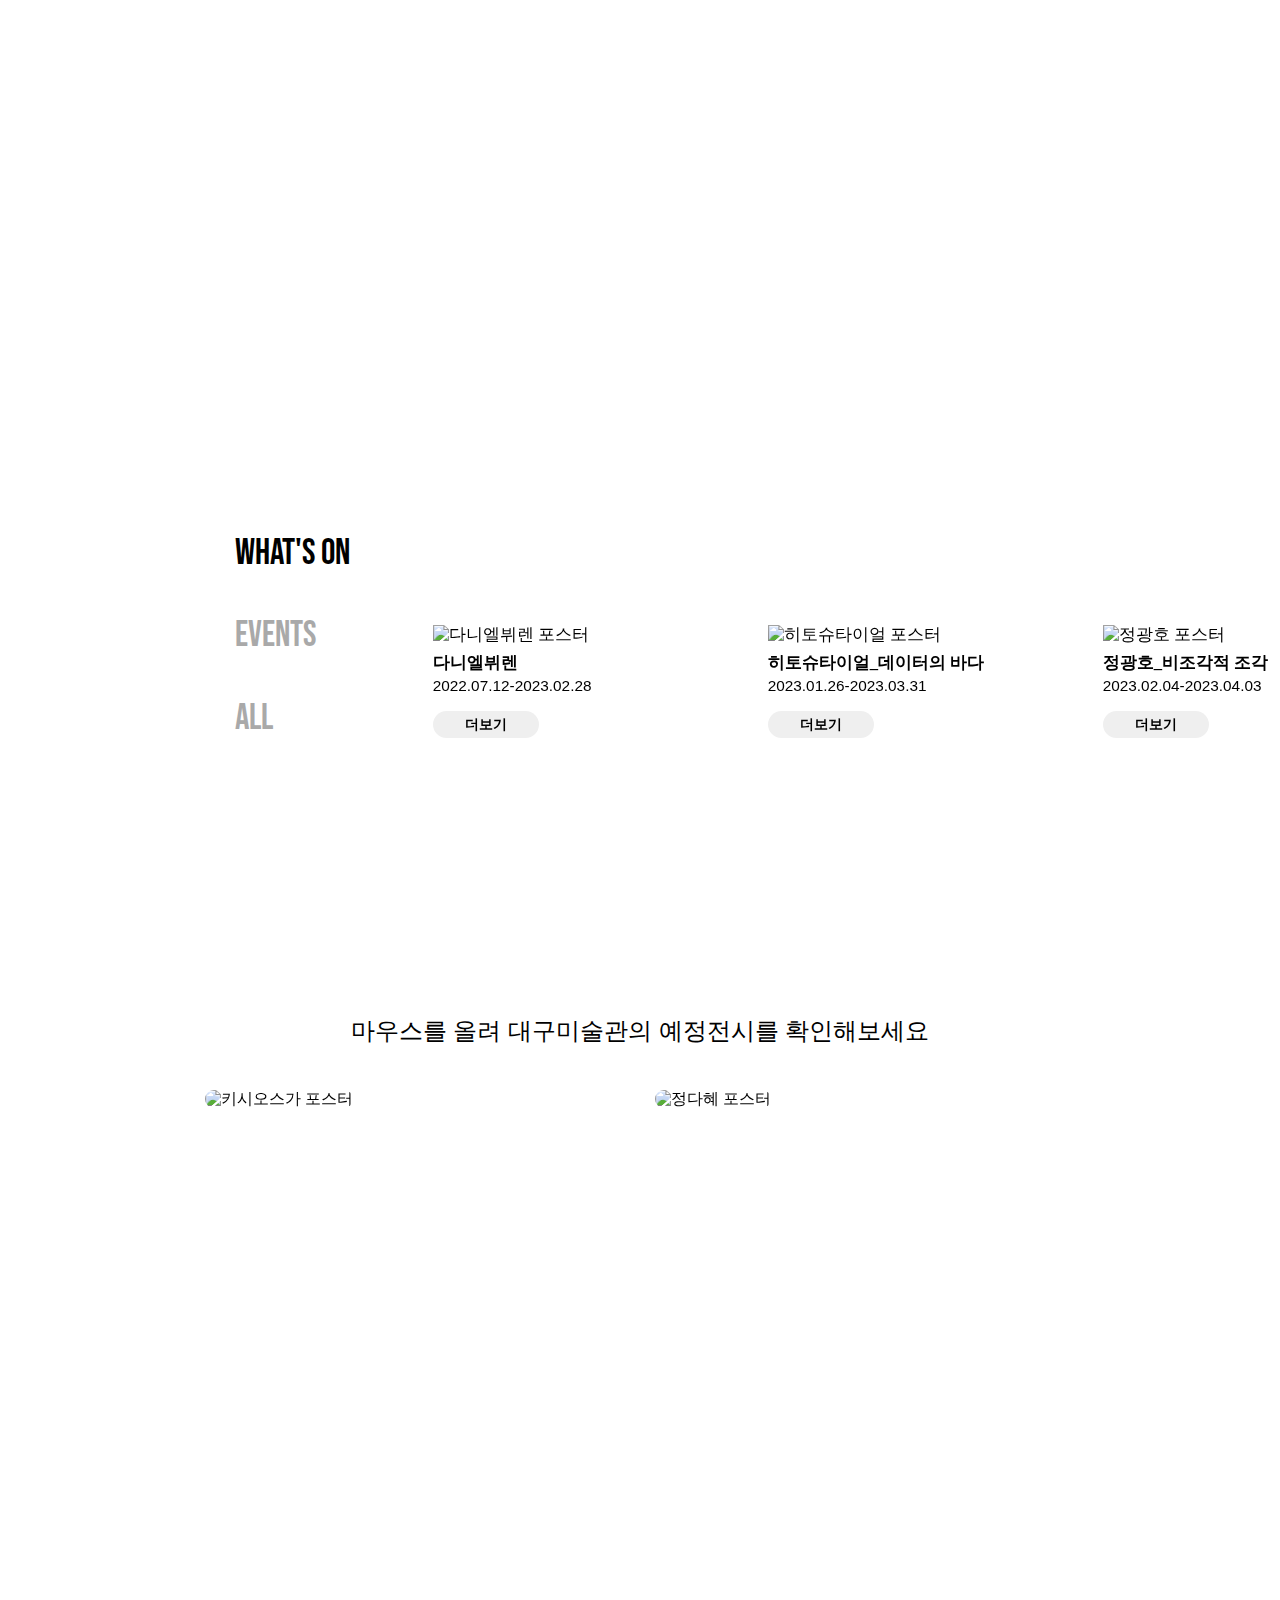
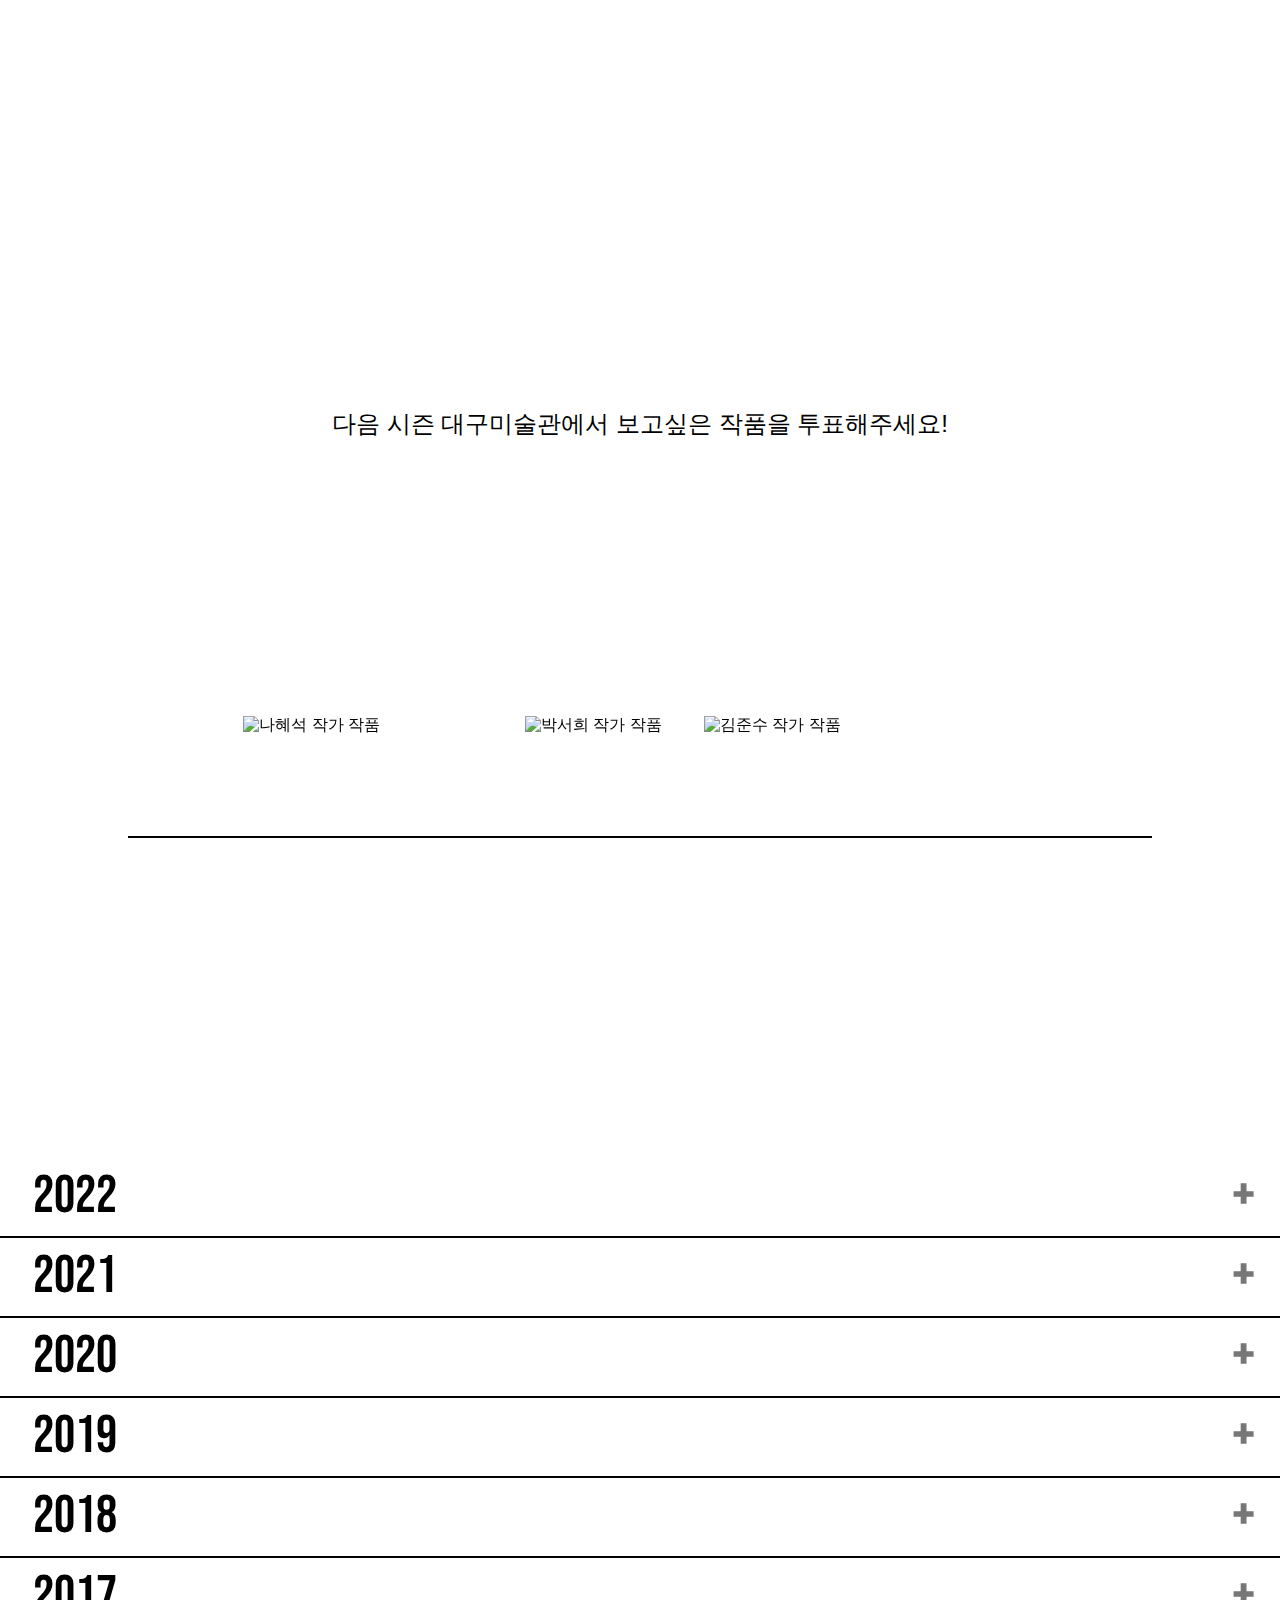
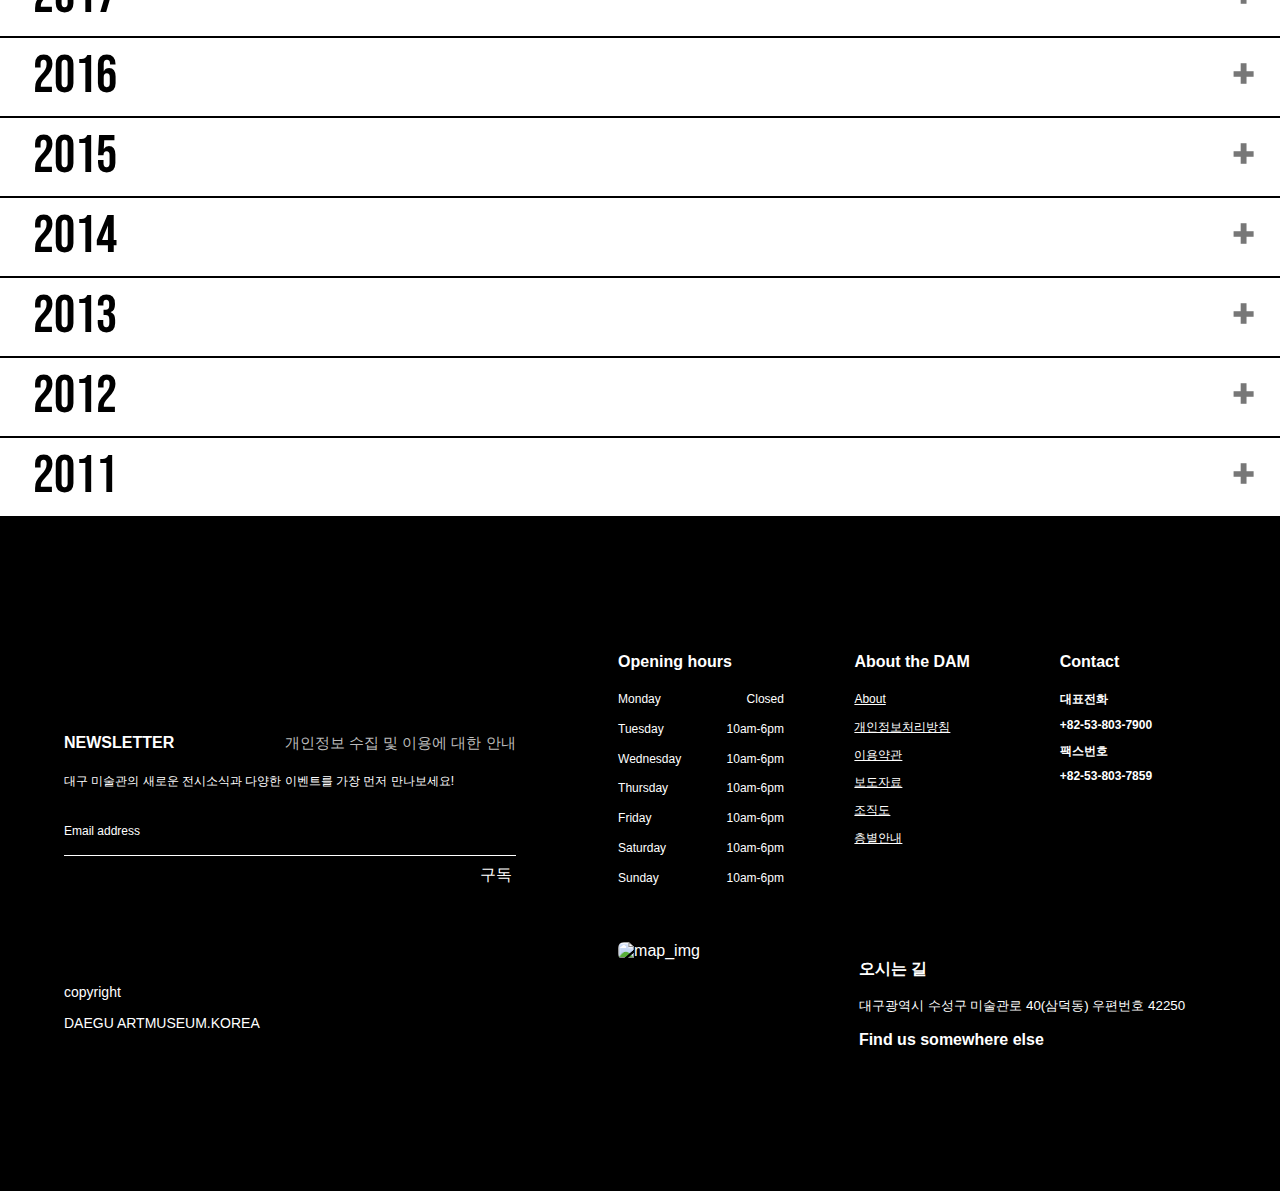
==== index.html @ f56cd08d "readme" ====
<!DOCTYPE html>
<html lang="ko">
<head>
  <meta charset="UTF-8">
  <meta http-equiv="X-UA-Compatible" content="IE=edge">
  <meta name="viewport" content="width=device-width, initial-scale=1.0">
  <title>Daegu Art Museum</title>
  <!-- waypoint -->
  <script
  src="https://cdnjs.cloudflare.com/ajax/libs/waypoints/4.0.1/noframework.waypoints.min.js"
  integrity="sha512-fHXRw0CXruAoINU11+hgqYvY/PcsOWzmj0QmcSOtjlJcqITbPyypc8cYpidjPurWpCnlB8VKfRwx6PIpASCUkQ=="
  crossorigin="anonymous"
  referrerpolicy="no-referrer"
  ></script>
  <!-- AOS -->
  <link href="https://unpkg.com/aos@2.3.1/dist/aos.css" rel="stylesheet">
  <script src="https://unpkg.com/aos@2.3.1/dist/aos.js"></script>
  <link
  rel="stylesheet"
  href="https://cdn.jsdelivr.net/npm/swiper@8/swiper-bundle.min.css"
/>
  <link href="https://cdn.jsdelivr.net/gh/sunn-us/SUIT/fonts/static/woff2/SUIT.css" rel="stylesheet">
  <link rel="stylesheet" href="css/normalize.css">
  <link rel="stylesheet" href="css/main.css">
  <link rel="stylesheet" href="css/header.css">
  <link rel="stylesheet" href="css/footer.css">
  <link rel="icon" href="images/로고/favicon.png" type="image/x-icon">
  <style>
    @import url('https://fonts.googleapis.com/css2?family=Bebas+Neue&display=swap');
  </style>
</head>
<body style="overflow-x:hidden;">
  <!-- 모바일 Nav-->
  <div class="sticky_menu">
    <div class="sticky_left">
      <ul>
        <li><span class="Bebas" id="menuBtn2">MENU</span></li>
        <li><a href="#" class="Bebas">HOME</a></li>
      </ul>
    </div>
    <div class="sticky_right">
      <a href="#" class="Bebas">STORE</a>
    </div>
  </div>
  <!-- 모달창 -->

  <div class="modal modal_hidden">
    <div class="modal_overlay"></div>
    <div class="modal_container">
      <div class="modal_left">
        <button class="modalClose">
          <i class="fa-solid fa-x"></i> 
        </button>
        <div class="modal_period Bebas">
          2022.07.12 | 2023.02.28
        </div>
      </div>
      <div class="modal_right">
        <div class="modal_title">
          <div class="modal_maintitle">&lt;다니엘 뷔렌 &gt; </div>
          <div class="modal_subtitle"></div>
        </div>
        <div class="modal_maincontent">
          <div class="modal_poster">
            <img src="images/포스터/다니엘뷔렌2.png" alt="">
          </div>
          <div class="modal_text">
            <div><span class="modalBold">전시기간: </span>2022.07.12(화)~2023.02.28(화)</div>
            <div><sapn class="modalBold">전시장소: </sapn>대구미술관 1전시실 어미홀</div>
            <div><span class="modalBold">참여작가: </span>다니엘뷔렌(Daniel Buren,1938-)</div>
            <div><span class="modalBold">전시규모: </span>설치,회화,필름 등 24점</div>
            <div class="modal_ex">
              <div><span class="modalBold">전시설명</span></div>
              <span>
                대구미술관은 오는 7월 12일부터 프랑스 현대미술의 거장 다니엘 뷔렌의 개인전을 개최한다. 이번 전시는 국내 국공립미술관으로는 최초로 개최하는 뷔렌의 개인전으로, 특별히 그가 직접 제작한 필름 《시간을 넘어, 시선이 닿는 끝에》와 대형 설치작품 《어린아이의 놀이처럼》이 아시아권 최초로 소개된다.<br><br>
                1938년 프랑스 블로뉴-빌랑쿠르(Boulogne-Billancourt) 출생의 다니엘 뷔렌은, 왕성한 작품 활동을 통해 끊임없이 변화를 추구하며 국제 미술계에서 찬미와 논쟁을 동시에 불러일으키고 있는 작가이다.
                1986년 파리 팔레-루아얄(Palais-Royal)의 안뜰에서 공공미술 작품 《두 개의 고원》을 소개하며 다시한번 큰 주목을 받기 시작한 그는, 같은 해 개최된 제42회 베니스비엔날레에서 황금사자상을 수상하고, 이후 뉴질랜드에서 리빙 트레져상(1990), 슈투트가르트에서 국제 최우수 아티스트상(1991), 일본에서 프리미엄 임페리얼 예술상(2007) 등을 수상하며 세계 곳곳에 자신의 ‘인-시튜(In-Situ)’ 작품을 남기고 있다.<br><br>
                1960년대 초부터 작품의 내용과 형식의 관계를 자유롭게 다루었던 뷔렌은, 작업 초기에는 원형과 줄무늬를 조합하며 작업의 간결성을 방법론적으로 구축해 나갔다. 이후 1965년부터 폭 8.7cm의 흰색과 유채색으로 구성된 산업용 천을 세로로 교차 배열하는 방식을 시도하면서, 이 소재가 가진 수 많은 가능성으로부터 회화와 표현방식, 나아가 예술가가 개입하는 사회와 물리적 환경에 대해 고민하기 시작한다.1967년, 길거리를 시작으로 ‘작품을 수용하는 공간’에 질문을 던지기 시작한 그는, 갤러리, 미술관, 건축물 등으로 시선을 옮기면서‘인 시튜(In-situ) 개념을 고안하고, 이것은 지금까지 그의 작품 세계를 설명하는 대표적인 모티브로 자리 잡는다.뷔렌에 의해 일명 ‘시각적 도구(Outil visuel)’라고 불리우는 세로 줄무늬는 그의 ‘인 시튜’ 작업이 어떠한 구조를 가지고 있는지 선명하게 보여준다. 회화, 조각, 건축물의 사이사이 혹은 특별하거나 복잡한 특정 장치의 내부에 배치된 세로 줄무늬는 그가 작업하는 공간의 중요한 특징을 담담하게 ‘폭로’한다.<br><br>
                작품과 공간의 특정한 관계성에 주목하는 뷔렌의 이번 전시는, 크게 세 공간에서 관람객을 맞이한다. 먼저, 관람객이 가장 먼저 만나게 될 어미홀에는 그동안 우리가보아왔던 넓고 긴 홀에 흰색과 회색으로 도색된 방이 조성되고, 그 안에는 작가가 지금까지 단 네 곳(프랑스, 이탈리아, 오스트레일리아, 멕시코)에서만 공개했던 대형 설치 작품 《어린아이의 놀이처럼》이 소개된다. 이곳에서 관람객은 최대6m 높이의 사면체, 정육면체, 원통형, 피라미드 또는 아치 형태의 기하학적 모양의 모듈들을 마주하며, 대칭적으로 배치되어 있는 이 모듈들 사이를 자유롭게 산책할 수 있다. 흡사 가상의 대형 건축 게임 속을 걷는 것 같은 이 같은 경험은, 관람자로 하여금 다색의 입체적인 공간감을 느낄 수 있게 안내할 것이다.<br><br>
                이후 1전시실로 들어가면 작가가 직접 감독하고 제작한6시간30분짜리 다큐멘터리 필름 《시간을 넘어, 시선이 닿는 끝에》를 만나게 된다. 광활한 벽면을 가득 채운 이 영상은, 작가가 그동안 걸어왔던 과거의 시간과 여러 에피소드들을 집약적으로 소개한다. 1968년 하랄드 제만의 전시가 있었던 스위스 베른에서 시작되는 이 필름은, 뷔렌의 자서전과 같은 작품이다. 관람객은 이 영상을 통해 뷔렌이 얼마나 도전적이며, 전위적이고, 용기있는 작가인지 어렵지 않게 알 수 있을 것이다.<br>
              </span>

            </div>
            <div class="ex_img">
              <div class="modal_sub modalBold">작품이미지</div>
              <div>
                <div class="swiper modal_swiper">
                  <!-- Additional required wrapper -->
                  <div class="swiper-wrapper">
                    <!-- Slides -->
                    <div class="swiper-slide">
                      <img src="images/뷔렌/1.jpeg" alt="다니엘뷔렌 전시 이미지1">
                    </div>
                    <div class="swiper-slide">
                      <img src="images/뷔렌/2.jpeg" alt="다니엘뷔렌 전시 이미지2">
                    </div>
                    <div class="swiper-slide">
                      <img src="images/뷔렌/3.jpeg" alt="다니엘뷔렌 전시 이미지3">
                    </div>
                    <div class="swiper-slide">
                      <img src="images/뷔렌/4.jpeg" alt="다니엘뷔렌 전시 이미지4">
                    </div>
                  </div>
                </div>
              </div>
            </div>
            <div class="ex_goods">
              <div class="ex_goods_top">
                <div class="modal_sub modalBold">전시굿즈</div>
                <div><a href="#">온라인스토어 바로가기</a></div>
              </div>
              <div class="ex_goodsImg">
                <div class="swiper modal_swiper">
                  <!-- Additional required wrapper -->
                  <div class="swiper-wrapper">
                    <!-- Slides -->
                    <div class="swiper-slide">
                      <img src="images/굿즈/smallgoods/뷔렌도록.png" alt="다니엘 뷔렌의 도록 이미지">
                    </div>
                    <div class="swiper-slide">
                      <img src="images/굿즈/smallgoods/뷔렌스티커.png" alt="다니엘 뷔렌 스티커 굿즈 이미지">
                    </div>
                    <div class="swiper-slide">
                      <img src="images/굿즈/smallgoods/뷔렌스티커2.png" alt="다니엘 뷔렌 스티커 굿즈 이미지2">
                    </div>
                    <div class="swiper-slide">
                      <img src="images/굿즈/smallgoods/뷔렌휴대폰.jpeg" alt="다니엘 뷔렌 휴대폰 케이스 굿즈">
                    </div>
                  </div>
                </div>
              </div>
            </div>
          </div>
        </div>
      </div>
    </div>
  </div>

  <!--투표 모달창 -->
  <div class="vote_modal1 modal_hidden">
    <div class="vote_modal_overlay"></div>
    <div class="votemodal_container">
      <button class="voteClose">
        <i class="fa-solid fa-x"></i> 
      </button>
      <div class="vote_top">
        <div class="vote_title">
          <div>사이의 공간: 한국 근대미술</div>
          <div>이쾌대 푸른 두루마기를 입은 자화상 </div>
        </div>
      </div>
      <div class="vote_bottom">
        <div class="vote_img">
          <img src="images/vote/나혜석.png" alt="">
        </div>
        <div class="vote_ex">
          <div class="vote_Ex">
            <div>
              <div><푸른두루마기를 입은 자화상>은 전문적 화가로서 자신의 정체성을 표현한 작품입니다. 그의 작품에는 서양적인 것과 한국적인 것이 공존한다는 점이 특징인데요 이번 전시는 1897년부터 1965년까지의 시기인 한국 격동의 시대에서 태어난 나혜석, 김환기, 이중섭, 고희동 등한국 근대 작가들이 총 망라된 나혜석, 김환기, 이중섭, 고희동 등 한국의 근대 미술작품을 대구미술관에서 만나보시겠습니까?</div>
            </div>
            <div class="vote_select vote_pc">
              <div>이 작품을 선택하시겠습니까?</div>
              <div class="voteIcon">
                <div class="voteBtn">
                  <button>
                    <i class="fa-solid fa-check"></i>
                  </button>
                  <span>투표하기</span>
                </div>
              </div>
            </div>
          </div>
          <div class="vote__current vote_vnone">
            <div class="vote__current_title">다음 시즌 대구미술관 전시 투표 현황!</div>
            <div class="vote__current_ex">
              <div>사이의 공간: 한국 근대미술</div>
              <div class="vote__current_num num1">
                <div class="progress pr1"></div>
                <div>60%</div>
              </div>
            </div>
            <div class="vote__current_ex">
              <div>박서희 개인전</div>
              <div class="vote__current_num num2">
                <div class="progress pr2"></div>
                <div>40%</div>
              </div>
            </div>
            <div class="vote__current_ex">
              <div>김준수 개인전</div>
              <div class="vote__current_num num3">
                <div class="progress pr3"></div>
                <div>35%</div>
              </div>
            </div>
          </div>
        </div>
      </div>
      <div>
        <div class="vote_select vote_mobile">
          <div>이 작품을 선택하시겠습니까?</div>
          <div class="voteIcon">
            <div class="voteBtnmb">
              <button>
                <i class="fa-solid fa-check"></i>
              </button>
              <span>투표하기</span>
            </div>
          </div>
        </div>
      </div>
    </div>
  </div>
  <div class="vote_modal2 modal_hidden">
    <div class="vote_modal_overlay"></div>
    <div class="votemodal_container">
      <button class="voteClose voteClose2 ">
        <i class="fa-solid fa-x"></i> 
      </button>
      <div class="vote_top">
        <div class="vote_title">
          <div>박서희 개인전</div>
          <div>조선 백자의 현대화  </div>
        </div>
      </div>
      <div class="vote_bottom">
        <div class="vote_img">
          <img src="images/vote/박서희도예가.png" alt="">
        </div>
        <div class="vote_ex">
          <div class="vote_Ex">
            <div>
              <div>서울대학교 미술대학 디자인학부와 동 대학원에서 도예를 전공한 박서희 작가는 전통 유물에서 모티브를 얻고 형태나 장식을 현대적으로 재해석하는 과정을 통해 현대인들의 정서에 부합하는 도자기를 제작하고자 노력하고 있습니다. 박서희 작가는 '조선 백자의 현대화'를 작업의 화두로 삼아 활동하고 있습니다. 순도 높은 백색 흙 위에 물과 나뭇잎을 연상시키는 푸른 빛깔의 유약을 입히는 과정을 거쳐 완성된 아름다운 작품을 대구미술관에서 만나보시겠습니까?</div>
            </div>
            <div class="vote_select vote_pc">
              <div>이 작품을 선택하시겠습니까?</div>
              <div class="voteIcon">
                <div>
                  <button>
                    <i class="fa-solid fa-check"></i>
                  </button>
                  <span>투표하기</span>
                </div>
              </div>
            </div>

          </div>
          <div class="vote__current vote_vnone">
            <div class="vote__current_title">다음 시즌 대구미술관 전시 투표 현황!</div>
            <div class="vote__current_ex">
              <div>사이의 공간: 한국 근대미술</div>
              <div class="vote__current_num num1">
                <div class="progress pr1"></div>
                <div>60%</div>
              </div>
            </div>
            <div class="vote__current_ex">
              <div>박서희 개인전</div>
              <div class="vote__current_num num2">
                <div class="progress pr2"></div>
                <div>40%</div>
              </div>
            </div>
            <div class="vote__current_ex">
              <div>김준수 개인전</div>
              <div class="vote__current_num num3">
                <div class="progress pr3"></div>
                <div>35%</div>
              </div>
            </div>
          </div>
        </div>
      </div>

      <div>
        <div class="vote_select vote_mobile">
          <div>이 작품을 선택하시겠습니까?</div>
          <div class="voteIcon">
            <div>
              <button>
                <i class="fa-solid fa-check"></i>
              </button>
              <span>투표하기</span>
            </div>
          </div>
        </div>
      </div>
    </div>
  </div>
  <div class="vote_modal3 modal_hidden">
    <div class="vote_modal_overlay"></div>
    <div class="votemodal_container">
      <button class="voteClose voteClose3">
        <i class="fa-solid fa-x"></i> 
      </button>
      <div class="vote_top">
        <div class="vote_title">
          <div>김준수 개인전</div>
          <div>Time Fo/r/est</div>
        </div>
      </div>
      <div class="vote_bottom">
        <div class="vote_img">
          <img src="images/vote/김준수1.png" alt="">
        </div>
        <div class="vote_ex">
          <div class="vote_Ex">
            <div >
              <div>가죽으로 오브제를 빚는 김준수 작가의 작품입니다. 나이테를 닮아 얼핏 보면 나무인가 싶지만 가죽 공예품으로 레더 볼 시리즈는 나무의 결을 만들려고 의도한 것은 아니었습니다. 가죽의 특성을 극대화 할 수 있는 방법을 사용하여 가죽에 화학처리를 하지 않고 자연적 마감인 옻칠을 통해 만들어 낸 작품입니다. 김준수 작가의 작품을 대구 미술관에서 만나보시겠습니까?</div>
            </div>
            <div class="vote_select vote_pc">
              <div>이 작품을 선택하시겠습니까?</div>
              <div class="voteIcon">
                <div class=voteBtn>
                  <button>
                    <i class="fa-solid fa-check"></i>
                  </button>
                  <spane>투표하기</spane>
                </div>
              </div>
            </div>
          </div>
        </div>
      </div>
      <div>
        <div class="vote_select vote_mobile">
          <div>이 작품을 선택하시겠습니까?</div>
          <div class="voteIcon">
            <div>
              <button>
                <i class="fa-solid fa-check"></i>
              </button>
              <span>투표하기</span>
            </div>
          </div>
        </div>
      </div>
    </div>
  </div>
  <!-- header -->
  <header>
    <div class="header_container">
      <div class="header__logo">
        <img src="images/로고/logo.png" alt="">
      </div>
      <div class="header__icons">
        <div class="search">
          <i class="fa-solid fa-magnifying-glass search_icon"></i>
          <!-- <i class="fa-solid fa-x"></i>  -->
        </div>
        <div id="menuBtn_pc"><i class="fa-solid fa-bars"></i></div>
      </div> 
    </div>
    <!-- 슬라이드 메뉴-->
    <div class="slide-menu">
      <div class="slide-left">
        <div class="slide-menu__top">
          <div>
            <img class="slide_logo" src="images/로고/logo_W.svg" alt="">
          </div>
          <span class="slide-menu__close Bebas">close</span>
        </div>
        <div class="slide-menu__search_mb">
          <form class="slide-menu__form">
            <input type="text" placeholder="검색어를 입력하세요">
            <button type="submit"><i class="fa-solid fa-magnifying-glass"></i></button>
          </form>
        </div>
        <div class="slide-menu__poster">
          <div class="slide_poster">
            <img src="images/포스터/이배2.png" alt="">
          </div>
          <div class="slide_tag">
            <div>#이배</div>
            <div>#다니엘뷔렌</div>
            <div>#정다혜</div>
            <div>#히토</div>
          </div>
        </div>
      </div>
      <div class="slide-right">
        <span class="slide-menu__close_pc Bebas">close</span>
        <div class="slide-menu__menu slide-on">
          <ul>
            <li style="margin-top: 1.5625rem;"><a href="#">전시</a></li>
            <li><a href="#">교육 및 행사</a></li>
            <li><a href="#">소장자료</a></li>
            <li><a href="#">커뮤니티/소식</a></li>
            <li><a href="../About.html">미술관소개</a></li>
            <li><a href="#">온라인스토어</a></li>
          </ul>
        </div>
        <div class="slid-menu__num">
          <div>+82 53 803 7900</div>
          <div>+82 53 803 7859</div>
        </div>
      </div>
    </div>
    <div class="search_wrapper">
      <div class="desk_search">
        <div class="search__slide">
            <div class="slide_container">
              <input type="text" class="search_input" placeholder="검색어를 입력하세요">
              <button type="submit">검색</button>
            </div>
          <div class="slide_tag_container">
            <ul>
              <li>#현재 전시</li>
              <li>#히토 슈타이얼</li>
              <li>#숯의작가 이배</li>
              <li>#다니엘뷔렌</li>
              <li>#비조각적 조각</li>
            </ul>
          </div>
        </div>
      </div>
    </div>
  </header>
  <!-- header END -->

  <div id="NowExhibition">
    <!-- 현재전시 :슬라이드-->
    <div class="Exhibition_container">
      <div id="Now_Exhibition">
        <div class="nowEx_title">
          <div class="nowBtn Btn1 Bebas K_color" data-view="A">WHAT'S ON</div>
          <div class="nowBtn Btn2 Bebas" data-view="B">EVENTS</div>
          <div class="nowBtn Btn3 Bebas" data-view="C">ALL</div>
        </div>
    
        <div style="overflow:hidden;">
          <div class="on__content view-List" data-view="A">
            <div class="swiper first-swiper">
              <div class="swiper-wrapper">
                <div class="swiper-slide">
                  <div class="now_poster">
                    <img src="images/포스터/다니엘뷔렌2.png" alt="다니엘뷔렌 포스터">
                  </div>
                  <div class="now_title">
                    <div class="now_maintitle">
                      <div>다니엘뷔렌</div>
                      <div>2022.07.12-2023.02.28</div>
                    </div>
                    <button class="modalOpen">더보기</button>
                  </div>
                </div>
                <div class="swiper-slide">
                  <div class="now_poster">
                    <img src="images/포스터/히토슈타이얼.png" alt="히토슈타이얼 포스터">
                  </div>
                  <div class="now_title">
                    <div class="now_maintitle">
                      <div>히토슈타이얼_데이터의 바다</div>
                      <div>2023.01.26-2023.03.31</div>
                    </div>
                    <button>더보기</button>
                  </div>
                </div>
                <div class="swiper-slide">
                  <div class="now_poster">
                    <img src="images/포스터/정광호/정광호.jpg" alt="정광호 포스터">
                  </div>
                  <div class="now_title">
                    <div class="now_maintitle">
                      <div>정광호_비조각적 조각</div>
                      <div>2023.02.04-2023.04.03</div>
                    </div>
                    <button>더보기</button>
                  </div>
                </div>
                <div class="swiper-slide">
                  <div class="now_poster">
                    <img src="images/포스터/이배2.png" alt="이배 포스터">
                  </div>
                  <div class="now_title">
                    <div class="now_maintitle">
                      <div>숯의 작가 이배</div>
                      <div>2023.02.13-2023.04.27</div>
                    </div>
                    <button>더보기</button>
                  </div>
                </div>
              </div>
            </div>
          </div>
          <div class="event__content view-List v-none" data-view="B">
            <div class="swiper first-swiper">
              <div class="swiper-wrapper">
                <div class="swiper-slide">
                  <div class="now_poster">
                    <img src="images/포스터/뷔렌굿즈포스터.gif" alt="뷔렌굿즈 오픈 이벤트포스터">
                  </div>
                  <div class="now_title">
                    <div class="now_maintitle">
                      <div>다니엘뷔렌<br> 굿즈출시 기념행사</div>
                      <div>2023.02.01-2023.03.02</div>
                    </div>
                    <button>더보기</button>
                  </div>
                </div>
                <div class="swiper-slide">
                  <div class="now_poster">
                    <img src="images/포스터/이벤트3.png" alt="굿바이2022 헬로우2023 이벤트포스터">
                  </div>
                  <div class="now_title">
                    <div class="now_maintitle">
                      <div>굿바이2022 헬로우2023</div>
                      <div>2023.01.03-2023.01.05</div>
                    </div>
                    <button>더보기</button>
                  </div>
                </div>
                <div class="swiper-slide">
                  <div class="now_poster">
                    <img src="images/포스터/캘린더나눔.png" alt="2023캘린더나눔 이벤트포스터">
                  </div>
                  <div class="now_title">
                    <div class="now_maintitle">
                      <div>2023 캘린더 나눔 이벤트</div>
                      <div>2023.01.01-2023.02.30</div>
                    </div>
                    <button>더보기</button>
                  </div>
                </div>
                <div class="swiper-slide">
                  <div class="now_poster">
                    <img src="images/포스터/굿즈출시이베트.jpg" alt="대구미술관 굿즈 출시 이벤트 포스터">
                  </div>
                  <div class="now_title">
                    <div class="now_maintitle">
                      <div>DAM ONLY!</div>
                      <div>2022.12.30-2023.01.31</div>
                    </div>
                    <button>더보기</button>
                  </div>
                </div>
                <div class="swiper-slide">
                  <div class="now_poster">
                    <img src="images/포스터/이벤트4.png" alt="추석연휴 무료입장 이벤트포스터">
                  </div>
                  <div class="now_title">
                    <div class="now_maintitle">
                      <div>추석연휴 무료입장</div>
                      <div>2022.09.09-2022.09.12</div>
                    </div>
                    <button>더보기</button>
                  </div>
                </div>
              </div>
            </div>
          </div>
          <div class="all view-List v-none" data-view="C">
            <div class="swiper first-swiper">
              <div class="swiper-wrapper">
                <div class="swiper-slide">
                  <div class="now_poster">
                    <img src="images/포스터/이배2.png" alt="이배 포스터">
                  </div>
                  <div class="now_title">
                    <div class="now_maintitle">
                      <div>숯의 작가 이배</div>
                      <div>2023.02.13-2023.04.27</div>
                    </div>
                    <button>더보기</button>
                  </div>
                </div>
                <div class="swiper-slide">
                  <div class="now_poster">
                    <img src="images/포스터/정광호/정광호.jpg" alt="정광호 포스터">
                  </div>
                  <div class="now_title">
                    <div class="now_maintitle">
                      <div>정광호_비조각적 조각</div>
                      <div>2023.02.04-2023.04.03</div>
                    </div>
                    <button>더보기</button>
                  </div>
                </div>
                <div class="swiper-slide">
                  <div class="now_poster">
                    <img src="images/포스터/뷔렌굿즈포스터.gif" alt="다니엘뷔렌 굿즈출시 기념행사 이벤트포스터">
                  </div>
                  <div class="now_title">
                    <div class="now_maintitle">
                      <div>다니엘뷔렌<br> 굿즈출시 기념행사</div>
                      <div>2023.02.01-2023.03.02</div>
                    </div>
                    <button>더보기</button>
                  </div>
                </div>
                <div class="swiper-slide">
                  <div class="now_poster">
                    <img src="images/포스터/히토슈타이얼.png" alt="히토슈타이얼 포스터">
                  </div>
                  <div class="now_title">
                    <div class="now_maintitle">
                      <div>히토슈타이얼_데이터의 바다</div>
                      <div>2023.01.26-2023.03.31</div>
                    </div>
                    <button>더보기</button>
                  </div>
                </div>
                <div class="swiper-slide">
                  <div class="now_poster">
                    <img src="images/포스터/이벤트3.png" alt="굿바이2022 헬로우2023 이벤트포스터">
                  </div>
                  <div class="now_title">
                    <div class="now_maintitle">
                      <div>굿바이2022 헬로우2023</div>
                      <div>2023.01.03-2023.01.05</div>
                    </div>
                    <button>더보기</button>
                  </div>
                </div>
                <div class="swiper-slide">
                  <div class="now_poster">
                    <img src="images/포스터/캘린더나눔.png" alt="2023 캘린더 나눔 이벤트포스터">
                  </div>
                  <div class="now_title">
                    <div class="now_maintitle">
                      <div>2023 캘린더 나눔 이벤트</div>
                      <div>2023.01.01-2023.02.30</div>
                    </div>
                    <button>더보기</button>
                  </div>
                </div>
                <div class="swiper-slide">
                  <div class="now_poster">
                    <img src="images/포스터/굿즈출시이베트.jpg" alt="대구미술관 굿즈 출시 이벤트포스터">
                  </div>
                  <div class="now_title">
                    <div class="now_maintitle">
                      <div>DAM ONLY!</div>
                      <div>2022.12.30-2023.01.31</div>
                    </div>
                    <button>더보기</button>
                  </div>
                </div>

                <div class="swiper-slide">
                  <div class="now_poster">
                    <img src="images/포스터/다니엘뷔렌2.png" alt="다니엘뷔렌 포스터">
                  </div>
                  <div class="now_title">
                    <div class="now_maintitle">
                      <div>다니엘뷔렌</div>
                      <div>2022.07.12-2023.02.28</div>
                    </div>
                    <button class="modalOpen">더보기</button>
                  </div>
                </div>
              </div>
            </div>
          </div>
        </div>
        
      </div>
    </div>
    <!-- 슬라이드 END -->
    <!-- 예정전시 :호버-->
    <div class="Upcoming_container ct_margin" onmouseover="body.style.backgroundColor='#fff'">
      <div class="content__title Bebas center" data-aos="fade-up" data-aos-duration="500">UPCOMING</div>
      <div class="content__subtitle center up">마우스를 올려 대구미술관의 예정전시를 확인해보세요</div>
      <div class="upcoming__content">
        <div class="cardcontainer">
          <div class="thecard">
            <div class="thefront">
              <img src="images/포스터/키시오스가_예정/키시오스가.jpg" alt="키시오스가 포스터">
            </div>
            <div class="theback">
              <div>
                <h1>2023/03/15</h1>
                <h3>KISHIO SUGA</h3>
                <p>대구미술관 4,5전시실</p>
                <a href="#">자세히보기</a>
              </div>
            </div>
          </div>
        </div>
        <div class="cardcontainer">
          <div class="thecard">
            <div class="thefront">
              <img class="dahye" src="images/포스터/정다혜2.png" alt="정다혜 포스터">
            </div>
            <div class="theback">
              <div>
                <h1>2023/03/11</h1>
                <h3>정다혜 A Time Of Sincerity</h3>
                <p>대구미술관 6전시실</p>
                <a href="#">자세히보기</a>
              </div>
            </div>
          </div>
        </div>
      </div>
    </div>
    <!-- 예정전시 END -->

    <!-- 작품투표공간 -->
    <div class="third__container ct_margin" onmouseover="body.style.backgroundColor='#fff'">
      <div class="third__content__title">
        <div class="content__title Bebas center" data-aos="fade-up" data-aos-duration="500">WHAT DO YOU<br> WANT TO SEE NEXT?</div>
        <div class="content__subtitle center">다음 시즌 대구미술관에서 보고싶은 작품을 투표해주세요!</div>
      </div>
    </div>
    <div class="vote__wrapper" >
      <div class="vote__container" >
        <div class="vote__one vote_modalOpen1">
          <img src="images/vote/나혜석.png" alt="나혜석 작가 작품" onmouseover="body.style.backgroundColor='#7DA796'">
        </div>
        <div class="vote__two vote_modalOpen2">
          <img src="images/vote/박서희도예가.png" alt="박서희 작가 작품" onmouseover="body.style.backgroundColor='#CADCF7'"> <!--onmouseout="body.style.backgroundColor='#fff'"-->
        </div>
        <div class="vote__three vote_modalOpen3">
          <img src="images/vote/김준수1.png" alt="김준수 작가 작품" onmouseover="body.style.backgroundColor='#E7AA6D'">
        </div>
      </div>
    </div>
    <!-- 작품투표공간 END -->

    <!-- 아카이브 :아코디언 -->
    <div class="four__container ct_margin" onmouseover="body.style.backgroundColor='#fff'">
      <div class="content__title Bebas acc_title" data-aos="fade-up" data-aos-duration="500">DAEGU ART MUSEUM'S<br> ARCHIVE</div>
      <div class="accodion_menu">
      </div>
    </div>
    <!-- 아카이브 END -->
  </div>

  <!-- 고정버튼 -->
  <div class="fixed-btn">
    <button class="top-btn Bebas">Top</button>
  </div>
  <!-- Footer -->
  <footer id="footer"></footer>
  <!-- footer END -->

</body>
<script src="https://cdn.jsdelivr.net/npm/swiper@8/swiper-bundle.min.js"></script>
<script src="https://kit.fontawesome.com/a5b9adde5a.js" crossorigin="anonymous"></script>
<script src="js/Exhibition.js"></script>
<script src="js/archive.js"></script>
<!-- <script src="/header/header.js"></script> -->
<script src="footer/footer.js"></script>
</html>
---- css/main.css ----
html,body{
  height: 100%;
}
.black{
  color: black;
}
.K_color{
  color: black;
}
:root{
  --white:#fff;
  --black:#000;
  --main-gold:#D4B44A;
  --main-orange:#FF7A2F;
  --main-gray:#D9D9D9;
}
.ct_margin{
  margin-top: 10vh;
}
*{
  margin: 0;
  padding: 0;
  box-sizing: border-box;
  font-family: 'SUIT', sans-serif;
  /* overflow-x: hidden; */
  cursor: default;
}
@font-face {
  font-family: 'SBAggroB';
  src: url('https://cdn.jsdelivr.net/gh/projectnoonnu/noonfonts_2108@1.1/SBAggroB.woff') format('woff');
  font-weight: normal;
  font-style: normal;
}
@font-face {
  font-family: '양진체';
  src: url('https://cdn.jsdelivr.net/gh/supernovice-lab/font@0.9/yangjin.woff') format('woff');
  font-weight: normal;
  font-style: normal;
}
@font-face {
  font-family: 'GmarketSansMedium';
  src: url('https://cdn.jsdelivr.net/gh/projectnoonnu/noonfonts_2001@1.1/GmarketSansMedium.woff') format('woff');
  font-weight: normal;
  font-style: normal;
}
.yangjin{font-family: '양진체';}
.center{text-align: center;}
.Bebas{font-family: 'Bebas Neue', cursive; }
a{
  cursor: pointer;
  color: white;}
.sticky_menu{
  width: 100%;
  height: 6vh;
  background-color: #000;
  position: fixed;
  bottom:0;
  z-index: 99;
  display: flex;
  justify-content: space-between;
  align-items: center;
}
.fa-solid.fa-x{
  cursor: pointer;
}
.voteBtnmb,.voteBtn{
  cursor: pointer;
}
.voteBtnmb button,.voteBtn button{
  cursor: pointer;
}
.voteBtnmb span{
  cursor: pointer;
}
.vote__container img{
  cursor: pointer;
}
.fixed-btn{
  display: none;
  position: fixed;
  bottom: 30px;
  right: 30px;
  z-index: 99;
}
.top-btn{
  padding: 20px;
  background-color: rgb(58, 58, 58);
  color: white;
  opacity: 0;
  border-radius: 100%;
  border: none;
  font-size: 30px;
  transition: opascity .5s;
  cursor: pointer;
}
.top-btn:hover{
  transform: scale(2);
  background-color: #000;
  transition:scale 1s ease;
}
.top-btn.btn_active{
  opacity: 1;
  transition: opascity .5s;
}


.sticky_left{
  padding-left: 5.0000vw;
}
.sticky_left ul{
  display: flex;
}
.sticky_left ul :nth-child(1){
  margin-right: 3.7500vw;
  cursor: pointer;
}
.sticky_left ul li{
  list-style: none;
  color: white;
  text-decoration: underline;
  font-size: 6.2500vw;
}
.sticky_right{
  font-size: 6.2500vw;
  padding-right: 5.0000vw;
}
.modalClose{
  cursor: pointer;
}

/* 모 달 */
.modalBold{
  font-weight: 700;
}
.modal{
  position: absolute;
  top: 0; left: 0;
  width: 100%;
  height: 100%;
  background:transparent;
  z-index: 9999999;
  overflow: scroll;
}
.modal_left::-webkit-scrollbar{
  display: none;
}
.modal::-webkit-scrollbar{
  display: none;
}
.modal{
  -ms-overflow-style: none;
}
.modal_ex{
  margin-top: 2vh;
}
.modal_ex span{
  display: block;
  width: 90%;
  line-height: 1.5em;
}
.modalClose{
  margin-top: 4.8vh;
  background: transparent;
  border: none;
}
.modalClose i{
  float: right;
}
.modal_container{
  position: fixed;
  top: 5vh;
  right: 0;
  width: 80%;
  height: 100%;
  background-color: #fda54e;
  display: flex;
  overflow: scroll;
  border-top-left-radius: 20px;
}
.modal_overlay{
  background-color: rgba(0,0,0,0.6);
  position: fixed;
  width: 100%;
  height: 100%
}
.modal_hidden{
  display: none;
}
.modal_poster img{
  width: 60.6250vw;
  margin-bottom: 4vh;
  border-radius: 20px;
}
.modal_left::-webkit-scrollbar{
  display: none;
}
.modal_left{
  width: 10%;
  height: 100%;
  font-size: 20px;
  font-weight: 600;
  margin-bottom: 4vh;
  display: flex;
  flex-direction: column;
  gap: 10vh;
}
.modal_right{
  margin-left: calc(100% - 90%);
  width: 80%;
  height: 100%;
  display: flex;
  flex-direction: column;
  padding-top: 4vh;
  align-items: center;
  gap: 5vh;
}
.modal_right::-webkit-scrollbar{
  display: none;
}
.modal_text{
  padding-left: 10px;
  font-size: 2.9vw;
}
.modal_period{
  writing-mode: vertical-rl;
  text-orientation: upright;
  width: 100%;
  height: auto;
  font-size: 16px;
}
.modal_text div{
  margin-bottom: 1.4vh;
}
.modal_title{
  font-size: 6.2500vw;
}
.modal_title .modal_maintitle{
  font-weight: 600;
}
.modal_maincontent{
  padding-bottom: 10vh;
  width: 100%;
}
.modal_maincontent::-webkit-scrollbar{
  display: none;
}
.modal_swiper .swiper-wrapper .swiper-slide{
  width: 200px;
}
.modal_swiper .swiper-wrapper .swiper-slide img{
  width: 200px;
}

.ex_goods_top{
  display: flex;
  justify-content: space-between;
}

.ex_goods_top a{
  color: #000;
  font-size: 2vw;
  margin-right:2vw;
  cursor: pointer;
}
  
  /* 투표 모달 */
  .voteClose{
    cursor: pointer;
  }
  .vote_modal{
    overflow: hidden;
    position: absolute;
    top: 0;
    left: 0;
    width: 100%;
    height: 100%;
    background-color: transparent;
    z-index: 999;
    transition: all .2s;
  }
  .vote_pc{
    display: none;
  }
  .vote_modal_overla{
    height: 100%;
    width: 100%;
  }
  @keyframes fadeInUp{
    0%{
      opacity: 1;
      transform:translate3d(0,100%,0);
    }
    to{
      opacity: 1;
      transform: translateZ(0);
    }
  }
  .votemodal_container{
    z-index: 999;
    position: fixed;
    left: 0;
    bottom: 0;
    width: 100vw;
    max-height: 80vh;
    min-height: 60vh;
    overflow: scroll;
    background-color: #ffffff;
    border-top-left-radius: 20px;
    border-top-right-radius: 20px;
    animation: fadeInUp 1s;
    transition: all .2s ease-in;
    box-shadow: 0px -15px 15px -9px rgba(0, 0, 0, 0.237);
  }

  .voteClose{
    background-color: transparent;
    border: none;
    padding-top: 5%;
    padding-left: 3vw;
  }
  .voteClose i{
    font-size: 15px;
  }
  .vote_bottom{
    display: flex;
    flex-direction: column;
    justify-content: center;
    align-items: center;
    gap: 10px;
    height: auto;
  }
  .vote_img{
    width: 37.5000vw;
    overflow: hidden;
  }
  .vote_img img{
    width: 100%;
    border-radius: 20px;
  }
  .vote_top{
    text-align: center;
    margin-bottom: 2vh;
  }
  .vote_title{
    font-weight: 600;
    font-size: 4vw;
  }
  .vote_title :nth-child(1){
    margin-bottom: 0.5vh;
  }
  .vote_top p{
    margin-top: 1vh;
    font-size: 13px;
    margin-bottom: 1vh;
  }
  .vote_ex{
    width: 90%;
  }

  .vote__Ex{
    font-size: 2.4vw;
    line-height: 2em;
  }
  .vote_select{
    margin-top: 2vh;
    text-align: center;
    font-weight: 500;
    font-size: 3vw;
  }
  .voteIcon{
    margin-top: 1.5vh;
    display: flex;
    justify-content: center;
    gap: 20px;
    cursor: pointer;
    padding-bottom: 5vh;
  }
  .voteIcon button{
    background-color: transparent;
    border: none;
    cursor: pointer;
  }
  .voteIcon button i{
    background-color: black;
    color: white;
    border-radius: 100%;
    padding:2.5px;
  }
  .vote_vnone{
    display: none;
    transition: all .2s;
  }
  .vote__current{
    transition: all .2s ease-in;
  }
  .vote__current_title{
    font-size: 4vw;
    font-weight: 600;
    text-align: center;
  }
  .vote__current_ex{
    font-weight: 500;
    margin-top: 1vh;
  }
  .vote__current_num{
    display: flex;
    padding: 1vh 0;
    animation: voteNum;
    transition: width .5s ease-in;
  }
  .vote__current_num :nth-child(1){
    border-radius: 4px;
    margin-right: 2vw;
    position: relative;
  }
  .vote__current_num :nth-child(2){
    font-weight: 600;
  }
  .vote__current_num.num1 :nth-child(1){
    width: 60%;
  }
  .pr1::after{
    background-color: #7DA796;
  }
  .vote__current_num.num2 :nth-child(1){
    width: 40%;
  }
  .pr2::after{
    background-color: #CADCF7;
  }
  .vote__current_num.num3 :nth-child(1){
    width: 35%;
  }
  .pr3::after{
    background-color:#E7AA6D;
  }
  .progress::after{
    content:'';
    position:absolute;
    top:0;
    left:0;
    height: 100%;
    width:0;
    border-radius: 4px;
    animation: progress 2s ease forwards;
  }
  @keyframes progress{
    0%{width: 0px}
    100%{width: 100%;}
  }

/* 1. Mobile First CSS */

  /* 1. 헤더 */

  .content__title{
    margin-top: 35px;
    font-size: 12.5000vw;
  }

  /* 2. 슬라이딩 메뉴 */
  .slide_logo{
    width: 37.1875vw;
  }
  .slide-left{
    width: 100%;
    display: flex;
    flex-direction: column;
    align-items: center;
  }
  .slide-right{
    width: 100%;
    display: flex;
    justify-content: center;
  }
  .slide-menu__poster{display: none;}
  .slide-menu{
    position: fixed;
    top: 0;
    right: -300vw;
    display: flex;
    flex-direction: column;
    align-items: center;
    z-index: 999999999;
    width: 100%;
    height: 100vh;
    background: #000;
    transition: right 0.3s ease-in-out;
    overflow: hidden;
  }
  .slide-on{
    right: 0;
  }
  .slide-menu__top{
    margin-top: 4vh;
    width: 100%;
    display: flex;
    justify-content: space-between;
  }
  .slide-menu__close{
    color: #d3d3d3;
    text-decoration: underline;
    font-size: 5vw;
    cursor: pointer;
    margin-right: 4.6875vw;
  }
  .slide-menu__close_pc{display: none;}
  .slide-menu__top div{
    width: 70%;
    text-align: right;
  }
  .slide-menu__search_mb{
    margin-top: 4vh;
    width: 100%;
    display: flex;
    justify-content: center;
  }
  .slide-menu__form{
    position: relative;
    width: 50%;
    height: 2.8175em;
    border: none; background-color: none;
  }
  .slide-menu__form button i{
    color: #fff;
  }
  .slide-menu__search_mb input{
    background: none;
    width: 100%;
    height: 100%;
    border-bottom: 1.5px solid #fff;
    border-top: none;
    border-left: none;
    border-right: none;
    color: white;
    font-size: 3.4375vw;
  }
  .slide-menu__search_mb input:focus{
    outline: none;
    text-align: center;
  }
  .slide-menu__search_mb input::placeholder{
    text-align: center;
    color: #fff;
    font-size: 3.4375vw;
  }
  .slide-menu__close_pc:hover{
    color: white;
  }
  .slide-menu__form button{
    position: absolute;
    top: 0;
    right: 4%;
    cursor: pointer;
    border: none;
    background: none;
    height: 100%;
    width: 20px;
  }

  .slide-menu__menu{
    width: 100%;
    display: flex;
    justify-content: center;
    margin-top: 2vh;
  }
  .slide-menu__menu ul li{
    text-align: center;
    margin-bottom: 4vh;
  }
  .slide-menu__menu ul li a:hover{
    color: var(--main-orange);
    transition: all .2s;
  }
  .slide-menu__menu ul li a{
    font-size: 7.1875vw;
    color: white;
    text-decoration: none;
    font-weight: 700;
  }
  .slid-menu__num{
    display: flex;
    position: absolute;
    bottom: 0;
    margin-bottom: 5vh;
  }
  .slid-menu__num div{
    color: white;
    margin-left: 2.5000vw;
    font-size: 3.1250vw;
  }
  .slide_tag_container ul li{
    list-style: none;
  }
  
  /* 3. 현재전시 */
  .nowEx_title{
    margin-top: 4vh;
    gap: 20px;
    display: flex;
    margin-left: 5.0000vw;
    color: #A9A9A9;
    font-size: 6vw;
  }
  .nowEx_title div{
    cursor: pointer;
  }
  .Btn1::after{
    content: '';
    display: block;
    width: 0;
    height: 10px;
    background: var(--main-orange);
  } 
  .Btn1:hover::after{
    width: 100%;
    transition: width .3s;
    color: black;
  } 
  .Btn1:hover{
    font-size: 0;
  }
  .Btn1:hover::before{
    width: 100%;
    content: '현재전시';
    font-family: '양진체';
    transition: width .3s;
    color: black;
    letter-spacing: .3rem;
    font-size: 4.3vw;
    font-weight: 300;
    transition: all 300ms ease-in;
  }
  .Btn2::after{
    content: '';
    display: block;
    width: 0;
    height: 10px;
    background: var(--main-orange);
  } 
  .Btn2:hover::after{
    width: 100%;
    transition: width .3s;
    color: black; 
  }
  .Btn2:hover{
    font-size: 0;
  }
  .Btn2:hover::before{
    width: 100%;
    content: '이벤트';
    letter-spacing: .3rem;
    font-family: '양진체';
    transition: width .3s;
    color: black;
    font-size: 4.3vw;
    font-weight: 300;
    
  }
  .Btn3::after{
    content: '';
    display: block;
    width: 0;
    height: 10px;
    background: var(--main-orange);
  } 
  .Btn3:hover::after{
    width: 100%;
    transition: width .3s;
    color: black; 
  }
  .Btn3:hover{
    font-size: 0;
  }
  .Btn3:hover::before{
    width: 100%;
    content: '전체';
    letter-spacing: .2rem;
    font-family: '양진체';
    transition: width .3s;
    color: black;
    font-size: 4.3vw;
    font-weight: 300;
    
  }
  .now_checked{
    color: black;
  }
  .v-none{
    display: none;
  }
  /* 스와이퍼 */
  .swiper {
    width: 100vw;
  }
  .swiper-wrapper{
    margin-left: 5vw;
    overflow: visible;
  }
  .swiper-slide{
    width: 240px;
  }
  .now_poster{
    height: 340px;
    overflow: hidden;
    position: relative;
  }
  .now_poster img{
    position: absolute;
    bottom: 0;
    width: 220px;
  }
  .now_maintitle{
    font-size: 17px;
    margin-bottom: 1.8vh;
  }
  .now_maintitle :first-child{
    font-size: 18px;
    font-family: 'GmarketSansMedium';
    font-weight: 600;
    margin-bottom: 0.1vh;
    margin-top: 2vh;
  }
  .now_title button{
    font-size: 16px;
    border:none;
    border-radius: 5px;
    padding-left: 3.1250vw;
    padding-right: 3.1250vw;
    padding-top: 0.6vh; padding-bottom: 0.6vh;
  }
  
  .now_title button{
    cursor: pointer;
  }
  /*끝 */

  /* 4.예정전시 */
  .up{
    margin-bottom: 4vh;
  }
    .upcoming__content{
      display: flex;
      flex-direction: column;
      align-items: center;
      gap: 6vh;
    }
    .cardcontainer{
      min-width: 300px;
      height: 420px;
      display: flex;
      perspective: 1100px;
    }
    .thecard{
      position: relative;
      width: 100%;
      height: 100%;
      transform-style: preserve-3d;
      transition: 0.5s;
      transform: ratateY(0deg);
    }
    .thefront, .theback{
      width: 100%;
      height: 100%;
      position: absolute;
      backface-visibility: hidden;
      border-radius: 10px;
    }
    .thefront img{
      width: 100%;
      border-radius: 10px;
    }
    .theback{
      background-color: rgb(39, 39, 39);
      transform: rotateY(180deg);
      display: flex;
      justify-content: center;
      align-items: center;
      text-align: center;
    }
    .cardcontainer:hover .thecard{
      transform: rotateY(-180deg);
    } 
    .theback div{
      color: white;
      display: flex;
      flex-direction: column;
      gap: 2vh;
    }
    .theback div p{
      margin-bottom: 3vh;
      font-weight: 500;
    }
    .theback div a{
      font-size: 14px;
      cursor: pointer;
    }

  /* 끝 */
  /* 5. 투표 */
  .vote__container div{
    cursor: pointer;
  }
  .third__container{width: 100%;}
  .vote__wrapper{
    width:80%;
    display: flex;
    margin: 0 auto;
  }
  .content__subtitle{
    font-size: 2.7500vw;
  }
  .vote__container{
    overflow: hidden;
    margin: 0 auto;
    width: 87.5000vw;
    height: 300px;
    border-bottom: 2px solid #000;
    position: relative;
    transition: all .3s;
    max-height: 250px;
  }
  .vote__one{
    position: absolute;
    top: 50%;
    left: 4vw;
  }

  .vote__one img{
    width: 28vw;
  }
  .vote__two{
    position: absolute;
    left:25vw;
    top: 47%;
    z-index: 1;
  }
  .vote__two img{
    width: 28vw;
  }
  .vote__three{
    position: absolute;
    top: 50%;
    left: 43vw;
    z-index: 3;
  }
  .vote__three img{
    width: 32vw;
  }

  /*아카이브*/
  .acc_title{padding-left: 6.2500vw;}
  .accodion_menu div{
    cursor: pointer;
  }
  .accordion{
    width:100%;
    height: 1.5em;
    background-color: #fff;
    border-top: none;
    border-left: none; border-right: none;
    border-bottom: 1px soid #000;
    text-align: left;
    cursor: pointer;
    font-size:7.8125vw;
    transition: 0.4s;
    padding-left: 4.6875vw;
  }
  .accordion:after{
    content:'\002B';
    color:#777;
    font-weight: bold;
    float:right;
    margin-left: 5px;
    padding-right: 2vw;
  }
  .active:hover{
    background-color: var(--main-orange);
  }
  .active:after{
    content: "\2212";
  }
  .panel{
    display: flex;
    align-items: center;
    flex-wrap: wrap;
    background-color: white;
    max-height: 0;
    overflow: hidden;
    transition: max-height 0.2s ease-out;
  }
  .archive_item{
    width: 42.5vw;
    height: 100%;
    margin-left: 3vw; margin-right: 3vw;
    margin-top: 3.75vw; margin-bottom: 3.75vw;
  }
  .archive_text{
    text-align: center;
    width: 100%;
    height: 100%;
    font-size: 3vw;
    font-weight: 400;
  }
  .archive_text :nth-child(1){
    font-weight: 600;
    margin-bottom: 1vh;
  }
  .archive_text :nth-child(2){
    color: var(--main-orange);
  }
  .archive_poster{
    margin-top: 5px;
    width: 100%;
  }
  .archive_poster img{
    width: 100%;
  }

/* 가로해상도가 768px이상 _tablet */
@media (min-width:768px){
  .fixed-btn{ display: block;}
  .sticky_menu{
    display: none;
  }
  .content__title{
    font-size:7.8125vw;
  }
  .content__subtitle{
    font-size: 2.5vw;
  }
  .mobile__nav{
    display: none;
  }
  header nav .icons{
    display: block;
    margin-right: 30px;
  }
  header nav .icons .fa-solid{
    font-size: 43px;
    margin-left: 35px;
  }
  header nav{
    display: flex;
    justify-content: space-between;
    align-items: center;
    margin-top: 10px;
  }
  header nav .logo{
    margin-left: 30px;
  }
  /* 모달 */
  .modal{
    overflow: hidden;
  }
  .modal_container{
    top: 5vh;
  }
  .modal_container::-webkit-scrollbar{
    display: none;
  }
  .modal_title{
    font-size: 5.3vw;
  }
  .modalClose{
    width: 100%;
    font-size: 23px;
    padding-right: 0.6vw;
  }
  .modal_period{
    font-size: 25px;
  }
  .modal_poster{
    width: 100%;
    position: relative;
  }
  .modal_text{
    font-size: 2vw;
  }
  .modal_ex span{
    line-height: 1.8em;
  }
  .modal_poster img{
    position: inherit;
    width: 50vw;
    top: 0;
    left: 8vw;
  }
  .modal_swiper .swiper-wrapper .swiper-slide img{
    width: 250px;
  }
  .modal_swiper .swiper-wrapper{
    margin-left: 0;
  }
  .modal_swiper .swiper-wrapper .swiper-slide{
    width: 250px;
  }
  /* 끝 */

  /* 투표모달 */
  .voteClose i{
    font-size: 22px;
  }
  .vote_title{
    font-size: 3.3vw;
    margin-bottom: 2vh;
    margin-top: 2vh;
  }
  .vote_bottom{
    margin-top: 5vh;
    flex-direction: row;
    padding-left: 2vw;
    padding-right: 2vw;
    gap: 20px;
  }
  .vote_img{
    width: 36vw;
  }
  .vote_ex{
    width:  calc(100% - 40vw);
  }
  .vote__Ex{
    font-size: 2vw;
    line-height: 2.5rem;
    text-align: left;
  }
  .vote_select{
    margin-top: 5vh;
    font-size: 2.5vw;
  }
  .vote_select :nth-child(2){
    font-size: 2.5vw;
  }
  .voteIcon{
    gap: 20px;
  }
  .vote__current_title{
    font-size: 3.3vw;
    padding-bottom: 5vh;
  }
  .vote__current_ex :nth-child(1){
    font-size: 2vw;
    font-weight: 600;
  }

  /* 끝 */

  /* 슬라이딩 메뉴 */
  .slide-menu{
    display: flex;
    flex-direction: row;
  }
  .slide-menu__top{
    justify-content: center;
    margin-bottom: 4vh;
  }
  .slide-menu__top div{
    position: relative;
  }
  .slide_logo{
    width: 33.8542vw;
  }
  .slide-menu__form{
    width: 33.8542vw;
  }
  .slide-menu__search_mb{
    padding-bottom: 1vh;
    margin-bottom: 7vh;
  }
  .slide-menu__search_mb input{
    font-size: 2.3438vw;
  }
  .slide-menu__search_mb input::placeholder{
    font-size: 2.3438vw;
  }
  .slide-menu__poster{
    display: block;
    width: 100%;
    display: flex;
    flex-direction: column;
    align-items: center;
  }
  .slide_poster{
    width: 33.8542vw;
    height: auto;
    margin-bottom: 3vh;
    overflow: hidden;
  }
  .slide_poster img{
    width: 100%;
  }
  .slide_tag{
    width: 33.8542vw;
    font-size: 2.6042vw;
    font-weight: 500;
    color: white;
    display: flex;
    flex-wrap: wrap;
  }
  .slide_tag div{
    width: 50%;
    margin-bottom: 2vh;
  }
  .slide-left{
    height: 100%;
  }
  .slide-right{
    display: flex;
    flex-direction: column;
    width: 100%;
    height: 100%;
    position: relative;
  }
  .slide-menu ul{
    margin-right: 4.1vw;
  }
  .slide-menu ul li{
    text-align: right;
    margin-bottom: 5vh;
  }
  .slide-menu__menu ul li a{
    font-size: 5.208vw;
  }
  .slide-menu__menu{
    justify-content: flex-end;
  }
  .slid-menu__num div{
    font-size: 2.6042vw;
  }
  .slide-menu__close{display: none;}
  .slide-menu__close_pc{
    display: block;
    position: absolute;
    top: 4vh;
    right: 0;
    margin-right: 4.1vw;
    color: #d3d3d3;
    text-decoration: underline;
    font-size: 3.2552vw;
    cursor: pointer;
  }
  /* 현재전시 */
  .nowEx_title{
    font-size: 4.6875vw;
    gap: 3vw;
    margin-bottom: 2vh;
  }
  .swiper-wrapper{
    margin-left: 5vw;
  }
  .swiper-slide{
    font-size: 2.9vw;
    width: 300px;
  }
  .now_poster{
    height: 450px;
  }
  .now_poster img{
    width: 300px;
  }
  .now_maintitle{
    font-size: 2.1vw;
  }
  .now_maintitle :first-child{
    font-size: 2.4vw;
    margin-top: 1vh;
  }
  .now_title button{
    font-size: 16px;
  }
  .Btn1:hover::before{
    font-size: 3.5vw;
    letter-spacing: .3rem;
  }
  .Btn2:hover::before{
    font-size: 3.5vw;
  }
  .Btn3:hover::before{
    font-size: 3.5vw;
  }
  /* 예정 */
  .upcoming__content{
    flex-direction: row;
    justify-content: center;
    gap: 2vw;
  }
  .cardcontainer{
    width: 350px;
    height: 500px;
  }
  .up{
    margin-bottom: 5vh;
  }
  .dahye{
    height: 500px;
  }
  /* 투표 */
  .vote__container{
    min-height: 400px;
    max-height: 600px;
  }
  .vote__one,  .vote__two, .vote__three{
    top: 60%;
  }
  .vote__one:hover,  .vote__two:hover, .vote__three:hover{
    transition: all .3s ease-in;
    top: 40%;
  }

  /*아코디언*/
  .acc_title{padding-left: 2.6042vw;}
  .accordion{
    font-size: 6.5104vw;
    padding-left: 2.6042vw;
  }
  .archive_item{
    width: 28vw;
    margin-left: 2vw; margin-right: 2vw;
  }
  .archive_text{
    font-size: 2vw;
  }
}

/* 가로해상도 1024px 이상_ Tablet 가로버전 */
@media (min-width:1024px){
  /* 슬라이드 메뉴 */
  .slide-menu__top div{
    text-align: left;
  }
  .slide_logo{
    width: 20vw;
  }
  .slide_poster{
    width: 22vw;
  }
  .slide_tag{
    text-align: center;
    width: auto;
    font-size: 2vw;
  }
  .slide-menu__menu ul li a{
    font-size: 4.2vw;
  }
  .slide-menu__close_pc{
    font-size: 2.8vw;
  }
  .slid-menu__num{
    right: 0;
    padding-right: 4.1vw;
  }
  .slid-menu__num div{
    font-size: 2vw;
  }
  /* 모달 */
  .modal_container{
    top: 8vh;
  }
  .modal_period{
    font-size: 30px;
  }
  .moda_text{
    font-size: 1.8vw;
  }
  .modal_poster img{
    width: 40vw;
    left: 13vw;
  }
  
  /* 투표 모달 */
  .votemodal_container{
    width: 80%;
    margin: 0 auto;
    left: 0;
    right: 0;
  }
  @keyframes fadeInUp{
    0%{
      opacity: 1;
      
      transform:translateY(100%);
    }
    to{
      opacity: 1;
      transform: translateY(0);
    }
  }
  .vote_bottom{
    padding-left: 1vw;
    padding-right: 1vw;
    margin-top: 4vh;
  }
  .vote_title{
    font-size: 2.4414vw;
  }
  .vote_img{width: 30vw;}
  .vote_ex{
    width: calc(100% 40vw);
  }
  .vote_Ex{
    text-align: left;
    font-size: 1.5vw;
    line-height: 2.5rem;
  }
  .vote_select{
    margin-top: 3vh;
    font-size: 2vw;
  }
  .vote_select :nth-child(2){
    font-size: 2vw;
  }
  .voteIcon{
    font-size: 2vw;
    gap: 10px;
    margin-top: 1vh;
  }
    /* 현재전시 */
    .swiper{
      margin-top: 3vh;
    }
    .view-List .swiper-slide{
      width: 330px;
    }
    .now_poster{
      height: 500px;
      margin-bottom: 1vh;
    }
    #NowExhibition.swiper-slide{
      width: 330px;
      height: 700px;
      font-size: 2vw;
    }
    .now_poster img{
      width: 330px;
    }
    .now_maintitle{
      font-size: 1.7vw;
    }
    .now_maintitle :first-child{
      font-size: 1.9vw;
      margin-bottom: .5vh;
    }
    .now_title button{
      font-size: 18px;
    }
    .nowEx_title{
      gap: 3vw;
      margin-bottom: 1vh;
    }
   
    /* 투표 */
    .content__subtitle{
      font-size: 2vw;
    }
    .vote__container{
      min-height: 500px;
      max-height: 700px;
    }
    .vote__one:hover, .vote__two:hover, .vote__three:hover{
      top: 30%;
    }
    /* 아코디언 */
    .panel{
      margin-left: 2vw;
    }
  }



/* 가로해상도 1280px 이상_Desktop */
@media (min-width:1280px){
  .flip{
    width: 250px;
    height: 250px;
    background-color: gray;
    /* perspective: 110px; */
  }
  .card{
    width: 100%;
    height: 100%;
    position: relative;
    transition: .4s;
    transform-style: preserve-3d;
  }
  .front, .back{
    position: absolute;
    width: 100%;
    height: 100%;
    backface-visibility: hidden;
  }
  .front{
    background-color: red;
  }
  .back{
    background: royalblue;
    transform: rotateY(180deg);
  }
  .flip:hover .card{
    transform: rotateY(180deg);
  }

  .content__title{
    margin-top: 40px;
    font-size: 5.2083vw;
  }
  .up{
    margin-bottom: 5vh;
  }
  .content__title{
    font-size: 100px;
  }
  .content__subtitle{
    font-size: 24px;
  }

  /* 모달 */

  .modal_container{
    width: 70%;
  }
  .modal_title{
    font-size: 3.6875vw;
  }
  .modal_poster img{
    width: 35vw;
    left: 10vw;
  }
  .modal_text{
    font-size: 1.3vw;
  }

  .modal_swiper{
    height: 400px;
  }
  .modal_swiper .swiper-wrapper{
    margin-left: 0;
  }
  .modal_swiper .swiper-wrapper .swiper-slide{
    width: 300px;
    height: 450px;
    overflow: hidden;
  }
  .modal_swiper .swiper-wrapper .swiper-slide img{
    width: 300px;
  }
  .ex_goods_top a{
    font-size: 1.2vw;
    font-weight: 500;
  }
  /* 투표모달 */
  .votemodal_container{
    width: 90%;
    max-height: 80vh;
    min-height: 60vh;
  }
  .vote_bottom{
    gap: 40px;
  }
  .voteClose{
    padding-top: 2.5%;
  }
  .voteClose i{
    font-size: 30px;
  }
  .vote_title{
    font-size: 2vw;
  }
  .vote_img{
    width: 24vw;
  }
  .vote_ex{
    width: calc(100% - 40vw);
  }
  .vote__Ex{
    font-size: 1.2vw;
    letter-spacing: 2px;
  }

  .vote_pc{
    text-align: left;
    font-size: 1.5vw;
    display: block;
  }
  .vote_mobile{
    display: none;
  }
  .vote_pc .voteIcon button i{
    font-size: 20px;
    line-height: 1;
  }
  .voteIcon:hover{
    color: hotpink;
  }
  .vote_select :nth-child(2):hover{
    color: hotpink;
  }
  .voteIcon button i:hover{
    background-color:hotpink;
  }
  .vote_pc .voteIcon{
    justify-content: flex-start;
  }
  .vote_pc .voteIcon button{
    margin-right: 5px;
  }
  .vote_select :nth-child(2){
    font-size: 1.5vw;
  }
  .vote__current_title{
    text-align: left;
    font-size: 2.2vw;
    padding-bottom: 3vh;
  }
  .vote__current_ex :nth-child(1){
    font-size: 1.5vw;
  }
  .vote__current_num :nth-child(2){
    font-size: 1.3vw;
  }


  /* 슬라이딩 메뉴 */
  .slide-left{
    margin-top: 13.2vh;
    padding-left: 7.8125vw;
  }
  .slide-menu__top{
    margin-bottom: 13vh;
  }
  .slide-menu__top div{
    width: 100%;
  }
  .slide_logo{
    float: left;
    width: 16.4583vw;
  }
  .slide-menu__close_pc{
    font-size: 1.2500vw;
  }
  .slide-menu__close_pc{
    font-size: 2.5vw;
    margin-right: 6.2500vw;
  }
  .slide-menu__menu ul{
    margin-right: 6.2500vw;
  }
  .slide-menu__menu ul li a{
    font-size: 3.6458vw;
  }
  .slide-menu__poster{
    height: auto;
    flex-direction: row;
  }
  .slide_tag{
    font-size: 1.3021vw;
    flex-direction: column;
    text-align: left;
    cursor: pointer;
  }
  .slide_tag div{
    width: 100%;
    margin-bottom: 3.52vh;
  }
  .slide_poster{
    border-radius: 0;
    margin-right: 2.8646vw;
    width: 18.6979vw;
    height: auto;
  }
  .slid-menu__num{
    padding: 0;
    right: 0;
    margin-right: 6.2500vw;
  }
  .slid-menu__num div{
    font-size: 1.0417vw;
  }
  .slide-menu__search_mb{
    display: none;
  }

  /* 현재전시 */
  .Exhibition_container{
    margin-top: 8vh;
    margin-bottom: 8vh;
  }
  .nowEx_title{
    height: 650px;
    gap:10px;
    margin-left: 0;
    width: 28.8021vw;
    display: flex;
    flex-direction: column;
    display: flex;
    align-items: flex-end;
    justify-content: flex-end;
  }

  .nowBtn{
    width: 10.4167vw;
    padding-bottom: 2vh;
  }
  .nowEx_title{
    gap: 1.5vh;
    padding-left: 70px;
  }
  .nowEx_title div{
    font-size: 2.8vw;
  }
  .nowEx_title :nth-child(3){
    padding-bottom: 6vh;
  }
  #Now_Exhibition{
    display: grid;
    grid-template-columns: 1fr 3fr;
  }
  .swiper{
    padding-left: 0;
    width: 100%;
  }
  .now_poster{
    height: 500px;
  }
  .now_poster img{
    width: 335px;
  }
  #NowExhibition .swiper-slide{
    width: 335px;
    height: auto;
    font-size: 1.3021vw;
  }
  .now_maintitle :first-child{
    font-size: 1.3vw;
  }
  .now_maintitle :nth-child(2){
    font-size: 1.2vw;
  }
  .now_title button{
    font-size: 1.1vw;
    padding-left: 2.5vw;
    padding-right: 2.5vw;
    border-radius: 17px;
    font-weight: 600;
  }
  .nowBtn:nth-child(1):hover::after{
    width: 83%;
    transition: width .5s;
    color: black;
  }
  .nowBtn:nth-child(2):hover::after{
    width: 65%;
    transition: width .5s;
    color: black;
  }
  .nowBtn:nth-child(3):hover::after{
    width: 40%;
    transition: width .5s;
    color: black;
  }
  .Btn1:hover::before{
    font-size: 2vw;
    transition: all 2s ease-in;
  }
  .Btn2:hover::before{
    font-size: 2vw;
    transition: all 2s ease-in;
  }
  .Btn3:hover::before{
    font-size: 2vw;
    transition: all 2s ease-in;
  }
  /* 예정 */
  .upcoming__content{
    width: 100vw;
    justify-content: center;
    flex-direction: row;
    gap: 30px;
  }
  .cardcontainer{
    width: 420px;
    height: 600px;
    display: flex;
    perspective: 1100px;
  }
  .thecard{
    position: relative;
    width: 100%;
    height: 100%;
    transform-style: preserve-3d;
    transition: 0.5s;
    transform: ratateY(0deg);
  }
  .thefront, .theback{
    width: 100%;
    height: 100%;
    position: absolute;
    backface-visibility: hidden;
  }

  .theback{
    background-color: #000;
    transform: rotateY(180deg);
  }
  .cardcontainer:hover .thecard{
    transform: rotateY(-180deg);
  } 
  .dahye{
    height: 600px;
  }
  /* 투표 */
  .vote__container{
    min-height: 400px;
    max-height: 900px;
  }
  .vote__one{
    top: 70%;
    transition: all .2s;
    left: 9vw;
  }
  .vote__one img{
    width: 23vw;
  }
  .vote__one:hover{
    z-index: 9;
  }
  .vote__two{
    top: 70%;
    transition: all .2s;
    left: 31vw;
  }
  .vote__two img{
    width: 25vw;
  }
  .vote__three{
    top: 70%;
    left: 45vw;
    transition: all .2s;
  }
  .vote__three img{
    width: 28vw;
  }
  .vote__three:hover{
    top: 50%;
    z-index: 9;
  }
  .vote__two:hover{
    top: 50%;
  }

  /*아코디언*/
  .acc_title{padding-left: 1.3021vw;}
  .accordion{
    font-size: 4.1667vw;
  }
  .archive_item{
    margin-left: auto;
    margin-right: auto;
    width: 20vw;
    margin-left: auto;
  }
  .archive_text{
    font-size: 1.3021vw;
  }
}
@media(min-width:1600px){
  .vote__container{
    height: 50vh;
  }
  .vote__one{
    left: 13vw;
  }
  .vote__one img{
    width: 20vw;
  }
  .vote__one:hover{
    top: 25%;
  }

  .vote__two img{
    width: 20vw;
  }
  .vote__two:hover{
    top: 25%;
  }
  .vote__three:hover{
    top: 30%;
  }
}
---- css/header.css ----
/* 1. Mobile First CSS */
header{
  width: 100%;
  margin:0;padding:0;
  box-sizing: border-box;  
  height: auto;
  position: relative;
}
.header__logo img{
  width: 16vw;
}
.header_container{
  display: flex;
  justify-content: space-between;
  margin-bottom: 10px;
  padding-top: 5vw;
  position: relative;
  z-index: 999;
  background: white;
}
.header__icons{
  text-align: center;
  display: flex;
  align-items: flex-end;
  margin-right: 5vw;
  display: none;
  cursor: pointer;
}
.header__icons .search{
  display: none;
  cursor: pointer;
}

.header__logo img{
  margin-left: 5vw;
}
#menuBtn{
  cursor: pointer;
  width: 4.688vw;
  transition: all 0.3s ease-in-out;
}
.search_wrapper{
  position: relative;
  height: 170px;
  display: none;
}
.desk_search{
  position: absolute;
  animation: desksearch .5s ease-in-out;
}
.search_icon{
  cursor: pointer;
}
@keyframes desksearch {
  0%{
    top:-200px
  }
  100%{
    top: 0;
  }
}
/* 가로해상도가 768px이상 _tablet */
@media (min-width:768px){ 
  .header_container{
    padding-top: 3vh;
    align-items: flex-end;
  }
  .header__logo img{
    width: 9.1146vw;
  }
  .header__logo{
    width: 160px;
  }
  .header__icons{
    display: block;
    margin-right: 20px;
  }
  .header__icons i{
    font-size:30px;
  }

}

/* 가로해상도 1024px 이상_Desktop */
@media (min-width:1024px){
  .header_container{
    padding-top: 3vh;
  }
  .header__logo img{
    width: 7.8125vw;
  }
  .header__icons i{
    font-size:40px;
  }
  .search_input{
    font-size: 20px;
    width: 300px;
  }
  .search_input{
    width: calc(100% - 150px);
    height: 50px;
    background: transparent;  
    margin-bottom: 4vh;
    margin-top:4vh;  
    padding-left: 5vw;
  }
  .search_input::placeholder{
    font-size: 24px;
  }
}
@media (min-width:1280px){
  .header_container{
    padding-top: 3vh;
  }
  .header__logo{
    width: auto;
  }
  
  .header__logo img{
    margin-left: 2vw;
    width: 6.8125vw;
  }
  .header__icons{
    display: flex
  }
  .header__icons .search{
    display: block;
  }
  .header__icons div i{
    font-size: 40px;
  }
  #menuBtn_pc{
    margin-left: 1.5vw;
  }

  .desk_search{
    width: 100vw;
  }
  .search_input{
    width: calc(100% - 90px);
    height: 50px;
    border-top: none; border-left: none; border-right: none;
    border-bottom:none;
    background: transparent;  
    margin-bottom: 1.5vh;
    margin-top: 1.5vh;  
    padding-left: 2vw;
    text-align: center;
  }
  .search_input::placeholder{
    font-size: 25px;
    font-weight: 500;
    color: rgb(46, 46, 46);
    text-align: center;
  }
  .search_input:focus{
    outline: none;
  }
  .search__slide{
    margin-top: 2vh;
    width: 100%;
    border-top: 2px solid #000;
  }
  .active_search{
    transition: all .2s ease-in;
    display: block;
    animation: search .2s ease-in;
  }
  @keyframes search {
    0%{

    }
  }
  .slide_container button{
    min-width: 80px;
    height: 40px;
    font-size: 20px;
    font-weight: 800;
    border-radius: 20px;
    background: #fff;
    border:3px solid #000;
    cursor: pointer;
  }
  .slide_container button:hover{
    background: #000;
    color: white;
    transition: .52s;
  }
  .slide_container{
    border-bottom: 2px solid #000;
  }
  .slide_tag_container{
    margin-top: 10px;
  }
  .slide_tag_container ul{
    display: flex;
    justify-content: center;
    margin-top: 10px;
    font-size: 25px;
  }
  .slide_tag_container ul li{
    background: #ff8847;
    border-radius: 20px;
    padding-left: 20px;
    padding-right: 20px;
    padding-top: 10px;padding-bottom: 10px;
    color: #000;
    cursor: pointer;
    margin-right: 2vw;
  }
}
---- css/footer.css ----
footer{
  width: 100vw;
  margin: 0;
  padding: 0;
  box-sizing: border-box;
  font-family: 'SUIT', sans-serif;
  background:#000;
  color: white;
  transition: all .03s ease-in-out;
}
.copyright_desk{
  display: none;
}
.footer_container{
  display: grid;
  grid-row-gap: 20px;
  grid-template-areas: 
  "About Open"
  "Contact Map"
  "News News"
  "Sns Sns";
}
/* 1. Mobile First CSS */
.logo{
  margin-bottom: 50px;
}
.logo img{
  margin-top: 1.875rem;
  margin-left: 1.625rem;
  width: 200px;
}
.newsletter_desk_container{
  display: none;
}
.title{
  font-weight: bold;
  font-size: 3.7500vw;
  font-family: 'Helvetica','SUIT',sans-serif;
  margin-bottom: 20px;
}

  /* About */
.about_container{
  grid-area: About;
  width: 31.2500vw;
  margin-left: 1.625rem;
}
.about_container ul li{
  margin-bottom: 20px;
  font-size: 2.5000vw;
  list-style: none;
}
  /* Open */
.open_container{
  grid-area: Open;
  margin-right: 1.625rem;
}

.open_container .open_hour div{
  display: flex;
  justify-content: space-between;
  font-size: 2.5000vw;
  margin-bottom: 8px;
}

  /*Contact*/
.Contact_container{
  grid-area: Contact;
  width: 31.2500vw;
  margin-left: 26px;
}
.contact_content div{
  margin-bottom: 12px;
}
.contact_content div{
  font-size: 2.5000vw;
  font-weight: 600;
}
  /*Map*/
.map_container{
  grid-area: Map;
}
.map_container .title{
  margin-bottom: 10px;
}
.map_container .map_mobile{
  font-size: 2.5000vw;
  line-height: 1.8rem;
  font-weight: 200;
}
.map_container div img{
  display: none;
}
.map_container .map_desk{
  display: none;
} 
/*News*/
.newsletter_container{
  grid-area: News;
  margin-left: 1.625rem;
  margin-right: 1.625rem;
}
.newsletter_container .news_title{
  display: flex;
  justify-content: space-between;
}
.newsletter_container .news_title div a{
  font-size: 2.5000vw;
  text-decoration: none;
  color: #bbb;
}
.newsletter_container p{
  font-size: 2.5000vw;
}
.newsletter_container div form input{
  color: white;
  width: 100%;
  border-top: none;
  border-left: none;
  border-right: none;
  border-bottom: 1px solid #fff;
  text-align: left;
  background-color: transparent;
  padding-bottom: 5px;
  margin-top: 20px;
}
.newsletter_container div form input::placeholder{
  color: #fff;
  font-size: 2.5000vw;

}
.newsletter_container div form input:focus{
  outline: none;
  color: white;
}
.newsletter_container .news_sub{
  display: flex;
  justify-content: flex-end;
  margin-top: 10px;
}
.newsletter_container .news_sub div{
  font-size: 2.5000vw;
  margin-left: 4px;
}
/*Sns*/
.sns_container{
  grid-area: Sns;
}
.sns_container .title{
  text-align: center;
}
.sns_container .sns_icons{
  text-align: center;
}
.sns_container .sns_icons i{
  margin-right: 12px;
  font-size: 4.8vw;
}

.copyright{
  margin-top: 20px;
  text-align: center;
}
.copyright p{
  font-family: 'Helvetica','SUIT',sans-serif;
  font-size: 2.5000vw;
  margin-top: 12px;
  font-weight: 400;
}
/* 가로해상도가 768px이상 _tablet */
@media (min-width:768px){ 

  .logo img{
    margin-top: 50px;
    margin-left: 60px;
    width: 32.5521vw;
  }
  .title{
    font-size: 2.3438vw;
    margin-bottom: 22px;
  }
  .footer_container{
    grid-row-gap: 40px;
    grid-template-areas: 
    "Open About Contact"
    "Map Map Map"
    "News News News"
    "Sns Sns Sns"
  }
  .Contact_container{width: 100%;}
  .open_container{
    margin-left:60px;
  }
  .open_container .open_hour{
    width: 100%;
  }
  .open_container .open_hour div{
    font-size: 2.0833vw;
  }
  .about_container ul li{
    font-size: 2.0833vw;
    width: 100%;
  }
  .contact_content div{
    font-size: 2.0833vw;
  }
  .about_container{width: 100%;}
  /*Map*/
  .map_container{
    display: grid;
    grid-template-areas: "map_img map_title";
  }
  .map_container .title{
    grid-area: map_title;
    margin-top: 40px;
    margin-bottom: 20px;
  }
  .map_container .map_img{
    grid-area: map_img;
    margin-left: 60px;
  }
  .map_container .map_img img{
    width: 33.8542vw;
    display: block;
    border-radius: 6px;
  }
  .map_container p{
    grid-area: map_p;
  }
  .map_container div .map_desk{
    display: block;
    font-size: 2.0833vw;
    margin-bottom: 0;
  }
  .map_desk .sns_icons i{
    margin-right: 24px;
    font-size: 2.6042vw;
    cursor: pointer;
  }
  .map_mobile{display: none;}
  .newsletter_container{
    padding: 0 100px;
    background-color: black;
    margin: 0;
  }
  .newsletter_container .news_title div a{
    font-size:1.953125vw;
  }
  .newsletter_container p{
    font-size:2.34375vw;
  }
  .newsletter_container div form input::placeholder{
    color: #fff;
    font-size: 2.60416667vw;
  }
  .newsletter_container div form input{
    padding-top: 20px;
  }
  .newsletter_container .news_sub div{
    font-size:2.34375vw;
  }
  .copyright{
    background-color: black;
    margin: 0;
  }
  .copyright p{
    font-size: 1.9353125vw;
    padding-top: 12px;
    font-weight: 400;
  }
  .sns_container{display: none;}
}

/* 가로해상도 1024px 이상_Desktop */
@media (min-width:1024px){

}

/* 가로해상도 1024px 이상_Desktop */
@media (min-width:1280px){
  .contact_content div{
    font-size: 0.9375vw;
  }
  .Contact_container{
    width: 100%;
  }
  .about_container{
    width: 100%;
  }
  .open_container .open_hour{
    width: 90%;
  }
  .copyright_desk{
    display: block;
    margin-top: 100px;
  }
  .copyright_desk p{
    font-size: 1.09375vw;
    margin-bottom: 15px;
  }
  .title{
    font-size: 1.25vw;
  }
  .logo{
    margin-top: 8vh;
    margin-left: 5vw;
  }
  .logo img{
    margin-left: 0;
    width: 18.7500vw;
    margin-bottom: 20%;
  }
  .newsletter_desk_container{
    display: block;
  }
  footer{
    display: grid;
    grid-template-areas: 
    "left_item_desktop right_item_desktop";
    grid-column-gap: 8vw;
  }
  footer .logo{
    grid-area: left_item_desktop;
  }
  .footer_container{
    grid-area: right_item_desktop;
  }

.newsletter_container{display: none;}
.newsletter_desk_container .news_title{
  display: flex;
  justify-content: space-between;
}
.newsletter_desk_container .news_title div a{
  font-size: 15px;
  text-decoration: none;
  color: #bbb;
}
.newsletter_desk_container p{
  font-size: 0.9375vw;
}
.newsletter_desk_container div form input{
  color: white;
  width: 100%;
  border-top: none;
  border-left: none;
  border-right: none;
  border-bottom: 1.5px solid #fff;
  text-align: left;
  background-color: transparent;
  padding-bottom: 15px;
  margin-top: 33px;
}
.newsletter_desk_container div form input::placeholder{
  color: #fff;
  font-size: 0.9375vw;

}
.newsletter_container div form input:focus{
  outline: none;
  color: white;
}
.newsletter_desk_container .news_sub{
  display: flex;
  justify-content: flex-end;
  margin-top: 10px;
}
.newsletter_desk_container .news_sub div{
  font-size: 1.25vw;
  margin-left: 4px;
} 
.footer_container{
  margin-top: 15vh;
  margin-left: 0;
  margin-right: 5vw;
}
.open_container{
  margin-left: 0;
}
.open_container .open_hour div{
  font-size: 0.9375vw;
}
.about_container ul li{
  font-size: 0.9375vw;
  cursor: pointer;
  margin-bottom: 14px;
}
.map_container .map_img{
  margin-left: 0;
  margin-right: 10px;
}
.map_container .map_img img{
  width: 15.6250vw;
}
.map_container .title{
  margin-top: 2vh;
}
.map_container div .map_desk{
  margin-bottom: 2vh;
  font-size: 1.0417vw;
}
.sns_container{display: none;}
.copyright{display: none;}
.map_desk .sns_icons i{
  font-size: 1.5625vw;
}
}
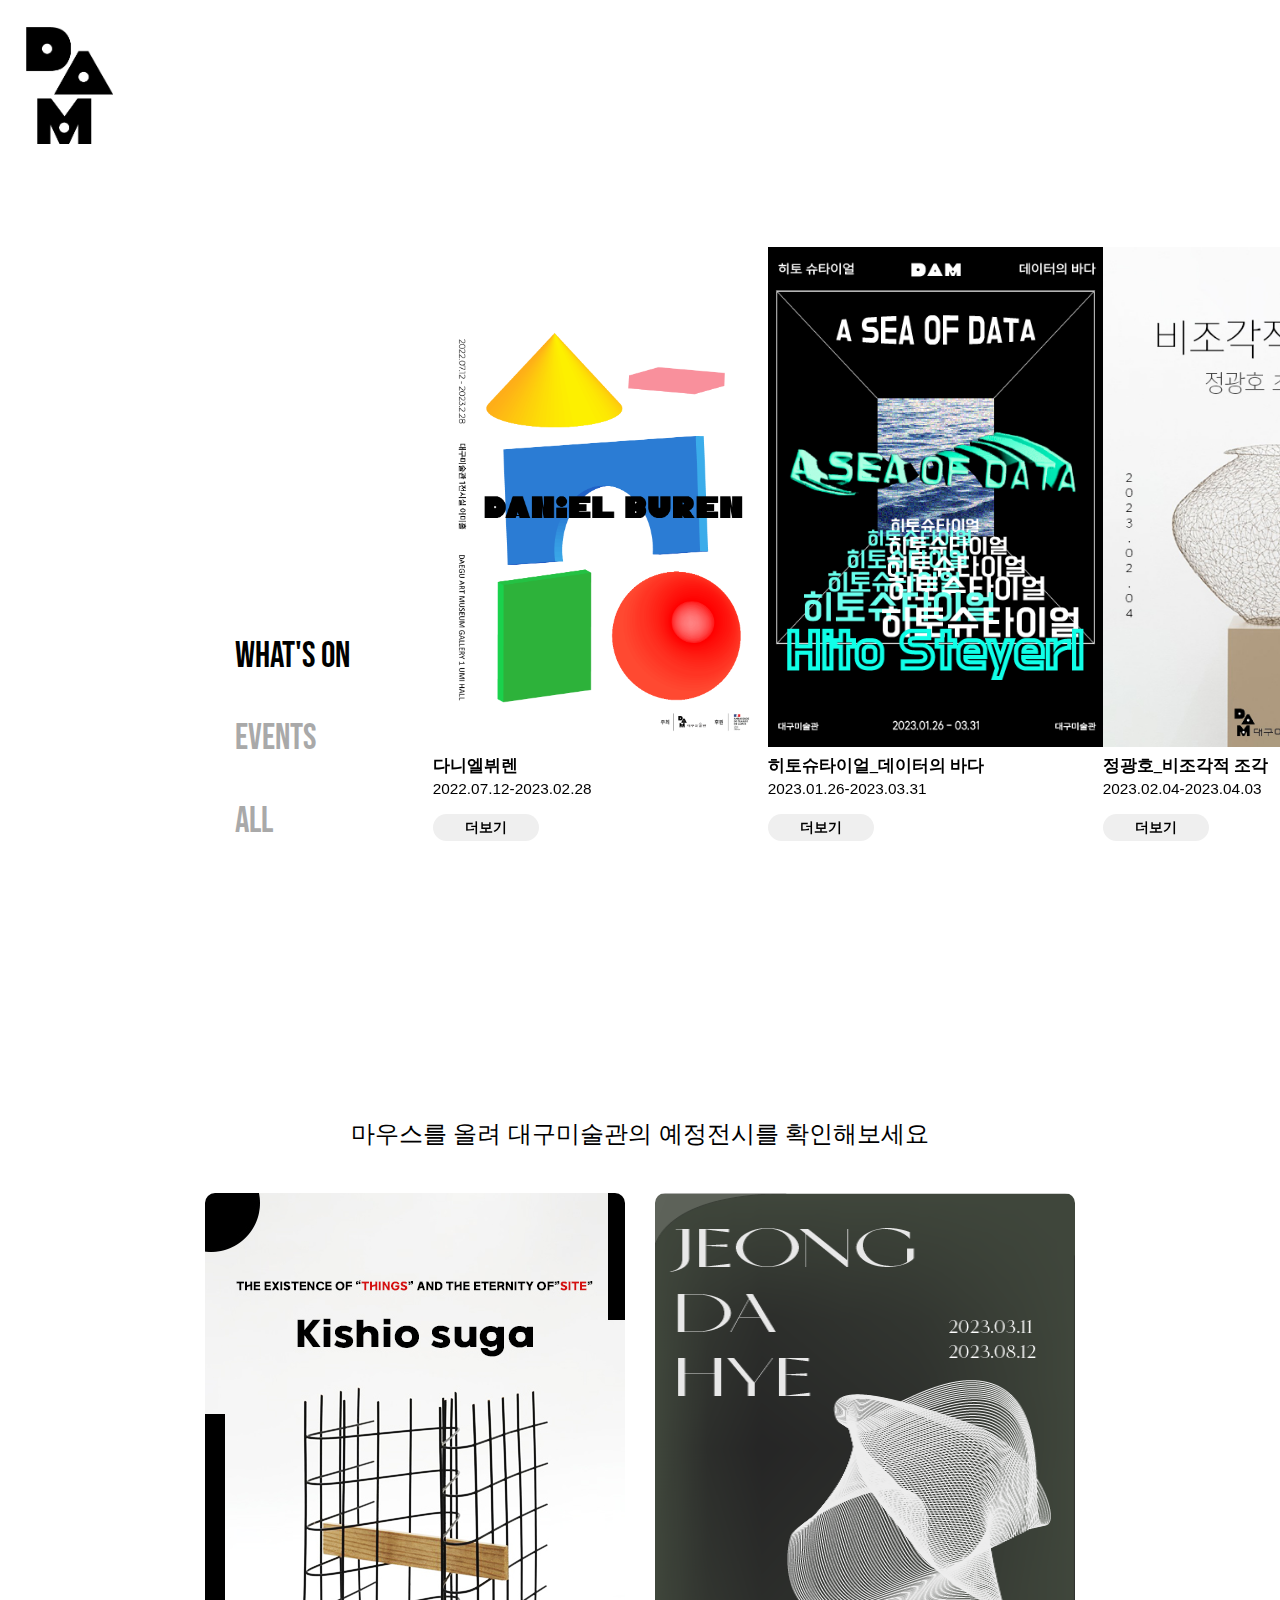
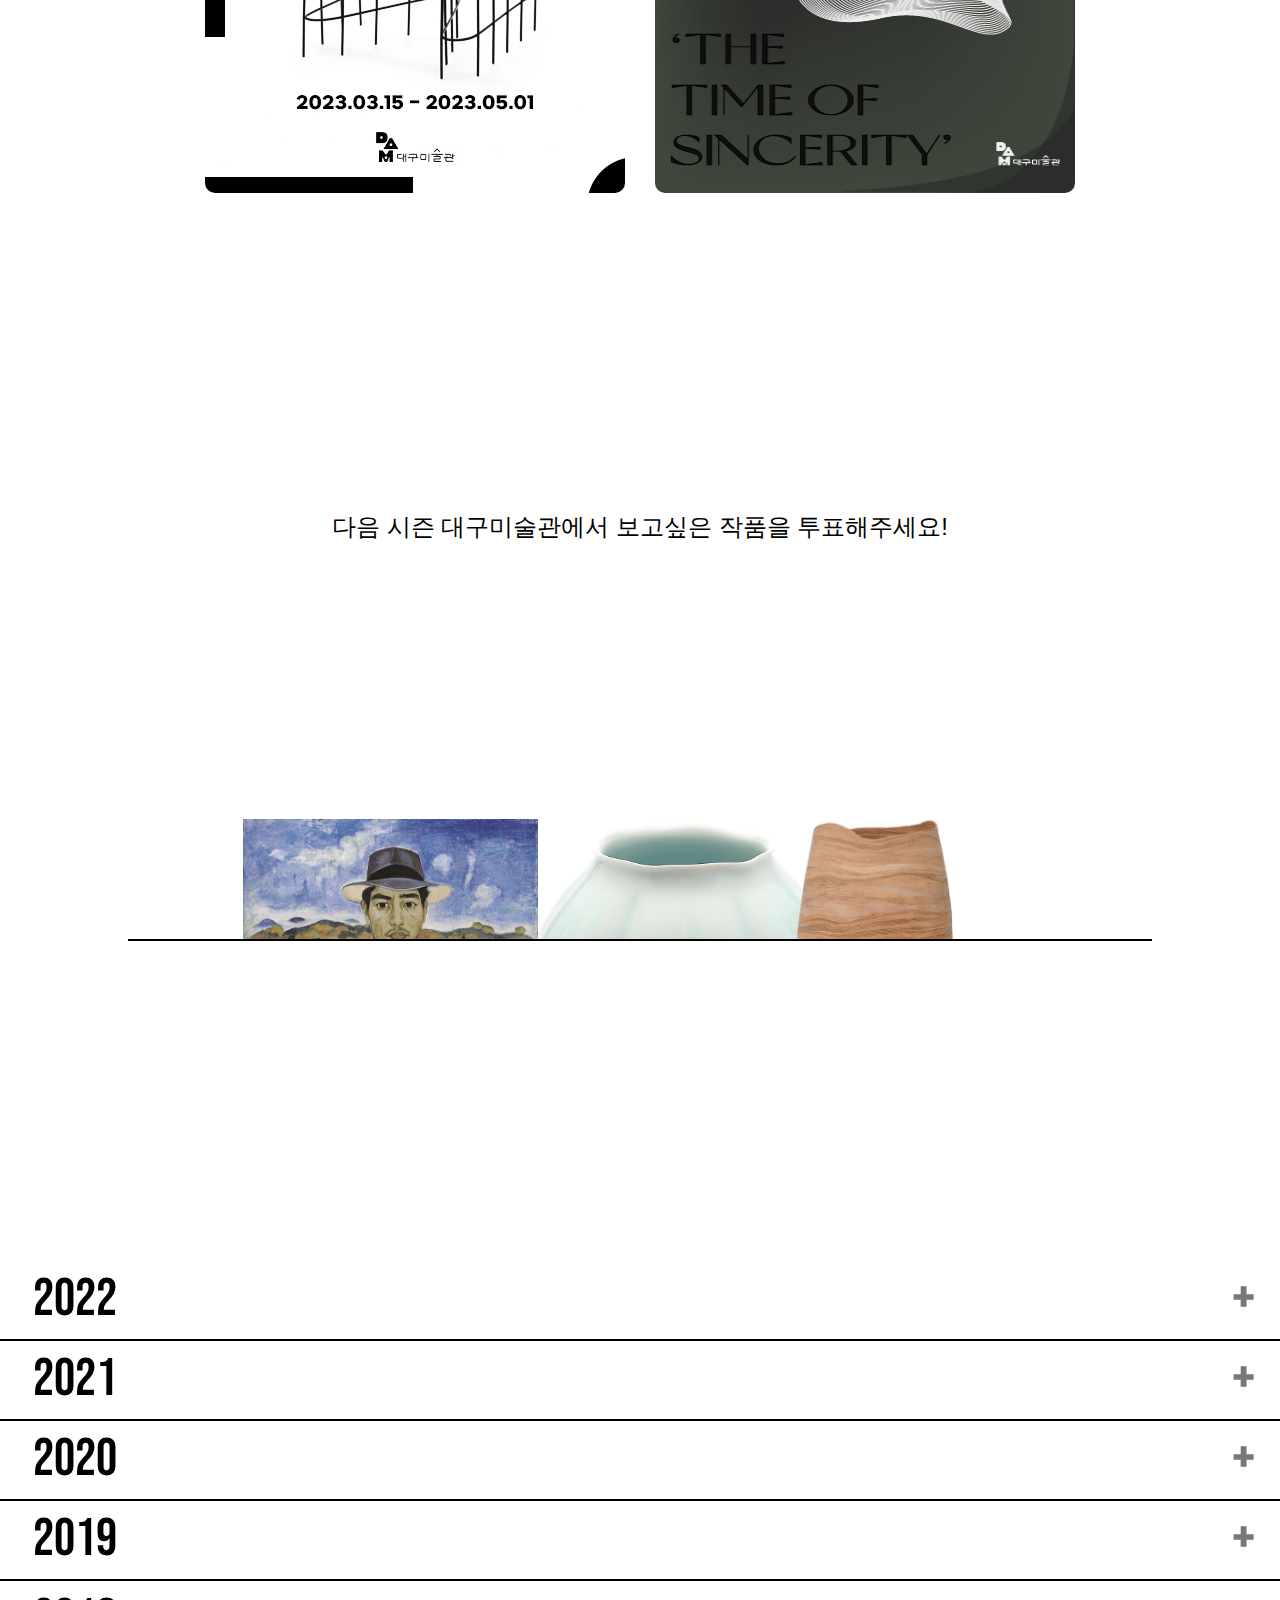
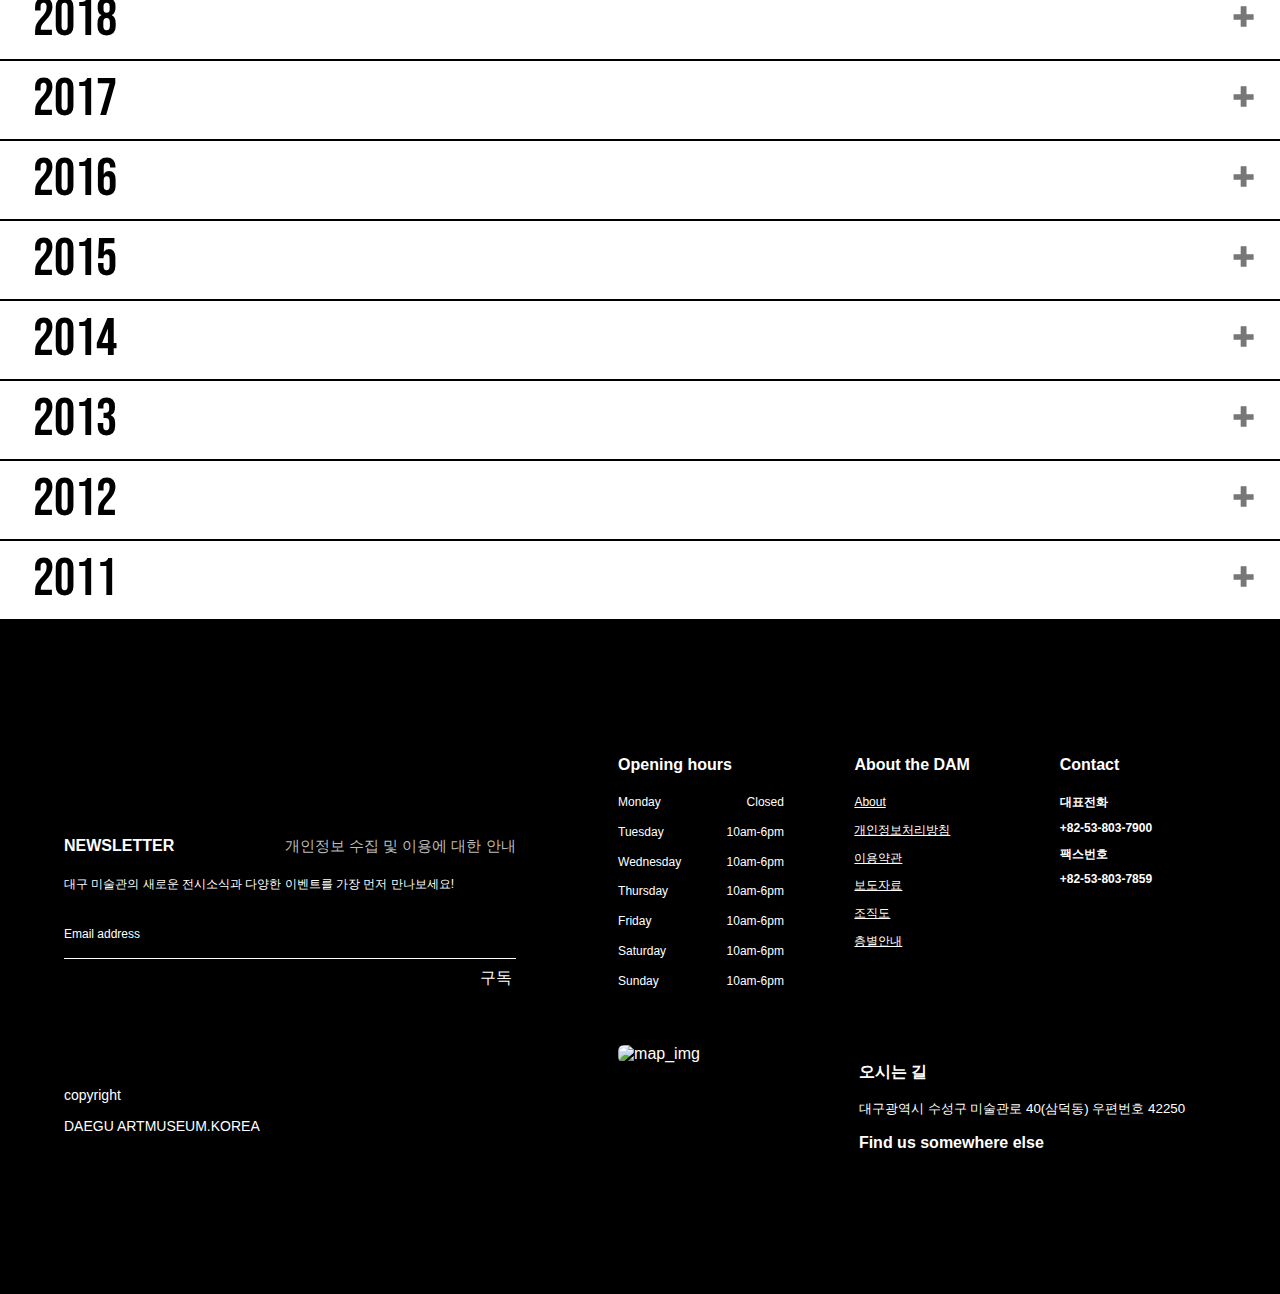
==== commit 55e5fe42: "img" ====
--- a/index.html
+++ b/index.html
@@ -24,7 +24,7 @@
   <link rel="stylesheet" href="css/main.css">
   <link rel="stylesheet" href="css/header.css">
   <link rel="stylesheet" href="css/footer.css">
-  <link rel="icon" href="images/로고/favicon.png" type="image/x-icon">
+  <link rel="icon" href="./img/logo/favicon.png" type="image/x-icon">
   <style>
     @import url('https://fonts.googleapis.com/css2?family=Bebas+Neue&display=swap');
   </style>
@@ -62,7 +62,7 @@
         </div>
         <div class="modal_maincontent">
           <div class="modal_poster">
-            <img src="images/포스터/다니엘뷔렌2.png" alt="">
+            <img src="./img/poster/vuren2.png" alt="다니엘뷔렌포스터">
           </div>
           <div class="modal_text">
             <div><span class="modalBold">전시기간: </span>2022.07.12(화)~2023.02.28(화)</div>
@@ -89,16 +89,16 @@
                   <div class="swiper-wrapper">
                     <!-- Slides -->
                     <div class="swiper-slide">
-                      <img src="images/뷔렌/1.jpeg" alt="다니엘뷔렌 전시 이미지1">
+                      <img src="./img/vuren/ex1.jpeg" alt="다니엘뷔렌 전시 이미지1">
                     </div>
                     <div class="swiper-slide">
-                      <img src="images/뷔렌/2.jpeg" alt="다니엘뷔렌 전시 이미지2">
+                      <img src="./img/vuren/ex2.jpeg" alt="다니엘뷔렌 전시 이미지2">
                     </div>
                     <div class="swiper-slide">
-                      <img src="images/뷔렌/3.jpeg" alt="다니엘뷔렌 전시 이미지3">
+                      <img src="./img/vuren/ex3.jpeg" alt="다니엘뷔렌 전시 이미지3">
                     </div>
                     <div class="swiper-slide">
-                      <img src="images/뷔렌/4.jpeg" alt="다니엘뷔렌 전시 이미지4">
+                      <img src="./img/vuren/ex4.jpeg" alt="다니엘뷔렌 전시 이미지4">
                     </div>
                   </div>
                 </div>
@@ -115,16 +115,16 @@
                   <div class="swiper-wrapper">
                     <!-- Slides -->
                     <div class="swiper-slide">
-                      <img src="images/굿즈/smallgoods/뷔렌도록.png" alt="다니엘 뷔렌의 도록 이미지">
+                      <img src="./img/goods/smallgoods/book.png" alt="다니엘 뷔렌의 도록 이미지">
                     </div>
                     <div class="swiper-slide">
-                      <img src="images/굿즈/smallgoods/뷔렌스티커.png" alt="다니엘 뷔렌 스티커 굿즈 이미지">
+                      <img src="./img/goods/smallgoods/sticker.png" alt="다니엘 뷔렌 스티커 굿즈 이미지">
                     </div>
                     <div class="swiper-slide">
-                      <img src="images/굿즈/smallgoods/뷔렌스티커2.png" alt="다니엘 뷔렌 스티커 굿즈 이미지2">
+                      <img src="./img/goods/smallgoods/sticker2.png" alt="다니엘 뷔렌 스티커 굿즈 이미지2">
                     </div>
                     <div class="swiper-slide">
-                      <img src="images/굿즈/smallgoods/뷔렌휴대폰.jpeg" alt="다니엘 뷔렌 휴대폰 케이스 굿즈">
+                      <img src="./img/goods/smallgoods/phonecase.jpeg" alt="다니엘 뷔렌 휴대폰 케이스 굿즈">
                     </div>
                   </div>
                 </div>
@@ -151,7 +151,7 @@
       </div>
       <div class="vote_bottom">
         <div class="vote_img">
-          <img src="images/vote/나혜석.png" alt="">
+          <img src="./img/vote/nhs.png" alt="나혜석작가 작품">
         </div>
         <div class="vote_ex">
           <div class="vote_Ex">
@@ -225,7 +225,7 @@
       </div>
       <div class="vote_bottom">
         <div class="vote_img">
-          <img src="images/vote/박서희도예가.png" alt="">
+          <img src="./img/vote/psh.png" alt="박서희작가 작품">
         </div>
         <div class="vote_ex">
           <div class="vote_Ex">
@@ -301,7 +301,7 @@
       </div>
       <div class="vote_bottom">
         <div class="vote_img">
-          <img src="images/vote/김준수1.png" alt="">
+          <img src="./img/vote/kjs.png" alt="김준수작가 작품">
         </div>
         <div class="vote_ex">
           <div class="vote_Ex">
@@ -341,7 +341,7 @@
   <header>
     <div class="header_container">
       <div class="header__logo">
-        <img src="images/로고/logo.png" alt="">
+        <img src="./img/logo/logo.png" alt="로고이미지">
       </div>
       <div class="header__icons">
         <div class="search">
@@ -356,7 +356,7 @@
       <div class="slide-left">
         <div class="slide-menu__top">
           <div>
-            <img class="slide_logo" src="images/로고/logo_W.svg" alt="">
+            <img class="slide_logo" src="./img/logo/logo_W.svg" alt="로고이미지">
           </div>
           <span class="slide-menu__close Bebas">close</span>
         </div>
@@ -368,7 +368,7 @@
         </div>
         <div class="slide-menu__poster">
           <div class="slide_poster">
-            <img src="images/포스터/이배2.png" alt="">
+            <img src="./img/poster/leebae.png" alt="이배 포스터">
           </div>
           <div class="slide_tag">
             <div>#이배</div>
@@ -434,7 +434,7 @@
               <div class="swiper-wrapper">
                 <div class="swiper-slide">
                   <div class="now_poster">
-                    <img src="images/포스터/다니엘뷔렌2.png" alt="다니엘뷔렌 포스터">
+                    <img src="./img/poster/vuren2.png" alt="다니엘뷔렌 포스터">
                   </div>
                   <div class="now_title">
                     <div class="now_maintitle">
@@ -446,7 +446,7 @@
                 </div>
                 <div class="swiper-slide">
                   <div class="now_poster">
-                    <img src="images/포스터/히토슈타이얼.png" alt="히토슈타이얼 포스터">
+                    <img src="./img/poster/hito.png" alt="히토슈타이얼 포스터">
                   </div>
                   <div class="now_title">
                     <div class="now_maintitle">
@@ -458,7 +458,7 @@
                 </div>
                 <div class="swiper-slide">
                   <div class="now_poster">
-                    <img src="images/포스터/정광호/정광호.jpg" alt="정광호 포스터">
+                    <img src="./img/poster/jkh/jkh.jpg" alt="정광호 포스터">
                   </div>
                   <div class="now_title">
                     <div class="now_maintitle">
@@ -470,7 +470,7 @@
                 </div>
                 <div class="swiper-slide">
                   <div class="now_poster">
-                    <img src="images/포스터/이배2.png" alt="이배 포스터">
+                    <img src="./img/poster/leebae.png" alt="이배 포스터">
                   </div>
                   <div class="now_title">
                     <div class="now_maintitle">
@@ -488,7 +488,7 @@
               <div class="swiper-wrapper">
                 <div class="swiper-slide">
                   <div class="now_poster">
-                    <img src="images/포스터/뷔렌굿즈포스터.gif" alt="뷔렌굿즈 오픈 이벤트포스터">
+                    <img src="./img/poster/vurengoods.gif" alt="뷔렌굿즈 오픈 이벤트포스터">
                   </div>
                   <div class="now_title">
                     <div class="now_maintitle">
@@ -500,7 +500,7 @@
                 </div>
                 <div class="swiper-slide">
                   <div class="now_poster">
-                    <img src="images/포스터/이벤트3.png" alt="굿바이2022 헬로우2023 이벤트포스터">
+                    <img src="./img/poster/goodbye.png" alt="굿바이2022 헬로우2023 이벤트포스터">
                   </div>
                   <div class="now_title">
                     <div class="now_maintitle">
@@ -512,7 +512,7 @@
                 </div>
                 <div class="swiper-slide">
                   <div class="now_poster">
-                    <img src="images/포스터/캘린더나눔.png" alt="2023캘린더나눔 이벤트포스터">
+                    <img src="./img/poster/calender.png" alt="2023캘린더나눔 이벤트포스터">
                   </div>
                   <div class="now_title">
                     <div class="now_maintitle">
@@ -524,7 +524,7 @@
                 </div>
                 <div class="swiper-slide">
                   <div class="now_poster">
-                    <img src="images/포스터/굿즈출시이베트.jpg" alt="대구미술관 굿즈 출시 이벤트 포스터">
+                    <img src="./img/poster/goodsreleased.jpg" alt="대구미술관 굿즈 출시 이벤트 포스터">
                   </div>
                   <div class="now_title">
                     <div class="now_maintitle">
@@ -536,7 +536,7 @@
                 </div>
                 <div class="swiper-slide">
                   <div class="now_poster">
-                    <img src="images/포스터/이벤트4.png" alt="추석연휴 무료입장 이벤트포스터">
+                    <img src="./img/poster/thanksgiving.png" alt="추석연휴 무료입장 이벤트포스터">
                   </div>
                   <div class="now_title">
                     <div class="now_maintitle">
@@ -554,7 +554,7 @@
               <div class="swiper-wrapper">
                 <div class="swiper-slide">
                   <div class="now_poster">
-                    <img src="images/포스터/이배2.png" alt="이배 포스터">
+                    <img src="./img/poster/leebae.png" alt="이배 포스터">
                   </div>
                   <div class="now_title">
                     <div class="now_maintitle">
@@ -566,7 +566,7 @@
                 </div>
                 <div class="swiper-slide">
                   <div class="now_poster">
-                    <img src="images/포스터/정광호/정광호.jpg" alt="정광호 포스터">
+                    <img src="./img/poster/jkh/jkh.jpg" alt="정광호 포스터">
                   </div>
                   <div class="now_title">
                     <div class="now_maintitle">
@@ -578,7 +578,7 @@
                 </div>
                 <div class="swiper-slide">
                   <div class="now_poster">
-                    <img src="images/포스터/뷔렌굿즈포스터.gif" alt="다니엘뷔렌 굿즈출시 기념행사 이벤트포스터">
+                    <img src="./img/poster/vurengoods.gif" alt="다니엘뷔렌 굿즈출시 기념행사 이벤트포스터">
                   </div>
                   <div class="now_title">
                     <div class="now_maintitle">
@@ -590,7 +590,7 @@
                 </div>
                 <div class="swiper-slide">
                   <div class="now_poster">
-                    <img src="images/포스터/히토슈타이얼.png" alt="히토슈타이얼 포스터">
+                    <img src="./img/poster/hito.png" alt="히토슈타이얼 포스터">
                   </div>
                   <div class="now_title">
                     <div class="now_maintitle">
@@ -602,7 +602,7 @@
                 </div>
                 <div class="swiper-slide">
                   <div class="now_poster">
-                    <img src="images/포스터/이벤트3.png" alt="굿바이2022 헬로우2023 이벤트포스터">
+                    <img src="./img/poster/goodbye.png" alt="굿바이2022 헬로우2023 이벤트포스터">
                   </div>
                   <div class="now_title">
                     <div class="now_maintitle">
@@ -614,7 +614,7 @@
                 </div>
                 <div class="swiper-slide">
                   <div class="now_poster">
-                    <img src="images/포스터/캘린더나눔.png" alt="2023 캘린더 나눔 이벤트포스터">
+                    <img src="./img/poster/calender.png" alt="2023 캘린더 나눔 이벤트포스터">
                   </div>
                   <div class="now_title">
                     <div class="now_maintitle">
@@ -626,7 +626,7 @@
                 </div>
                 <div class="swiper-slide">
                   <div class="now_poster">
-                    <img src="images/포스터/굿즈출시이베트.jpg" alt="대구미술관 굿즈 출시 이벤트포스터">
+                    <img src="./img/poster/goodsreleased.jpg" alt="대구미술관 굿즈 출시 이벤트포스터">
                   </div>
                   <div class="now_title">
                     <div class="now_maintitle">
@@ -639,7 +639,7 @@
 
                 <div class="swiper-slide">
                   <div class="now_poster">
-                    <img src="images/포스터/다니엘뷔렌2.png" alt="다니엘뷔렌 포스터">
+                    <img src="./img/poster/vuren2.png" alt="다니엘뷔렌 포스터">
                   </div>
                   <div class="now_title">
                     <div class="now_maintitle">
@@ -665,7 +665,7 @@
         <div class="cardcontainer">
           <div class="thecard">
             <div class="thefront">
-              <img src="images/포스터/키시오스가_예정/키시오스가.jpg" alt="키시오스가 포스터">
+              <img src="./img/poster/kishio.jpg" alt="키시오스가 포스터">
             </div>
             <div class="theback">
               <div>
@@ -680,7 +680,7 @@
         <div class="cardcontainer">
           <div class="thecard">
             <div class="thefront">
-              <img class="dahye" src="images/포스터/정다혜2.png" alt="정다혜 포스터">
+              <img class="dahye" src="./img/poster/jdh.png" alt="정다혜 포스터">
             </div>
             <div class="theback">
               <div>
@@ -706,13 +706,13 @@
     <div class="vote__wrapper" >
       <div class="vote__container" >
         <div class="vote__one vote_modalOpen1">
-          <img src="images/vote/나혜석.png" alt="나혜석 작가 작품" onmouseover="body.style.backgroundColor='#7DA796'">
+          <img src="./img/vote/nhs.png" alt="나혜석 작가 작품" onmouseover="body.style.backgroundColor='#7DA796'">
         </div>
         <div class="vote__two vote_modalOpen2">
-          <img src="images/vote/박서희도예가.png" alt="박서희 작가 작품" onmouseover="body.style.backgroundColor='#CADCF7'"> <!--onmouseout="body.style.backgroundColor='#fff'"-->
+          <img src="./img/vote/psh.png" alt="박서희 작가 작품" onmouseover="body.style.backgroundColor='#CADCF7'"> <!--onmouseout="body.style.backgroundColor='#fff'"-->
         </div>
         <div class="vote__three vote_modalOpen3">
-          <img src="images/vote/김준수1.png" alt="김준수 작가 작품" onmouseover="body.style.backgroundColor='#E7AA6D'">
+          <img src="./img/vote/kjs.png" alt="김준수 작가 작품" onmouseover="body.style.backgroundColor='#E7AA6D'">
         </div>
       </div>
     </div>
